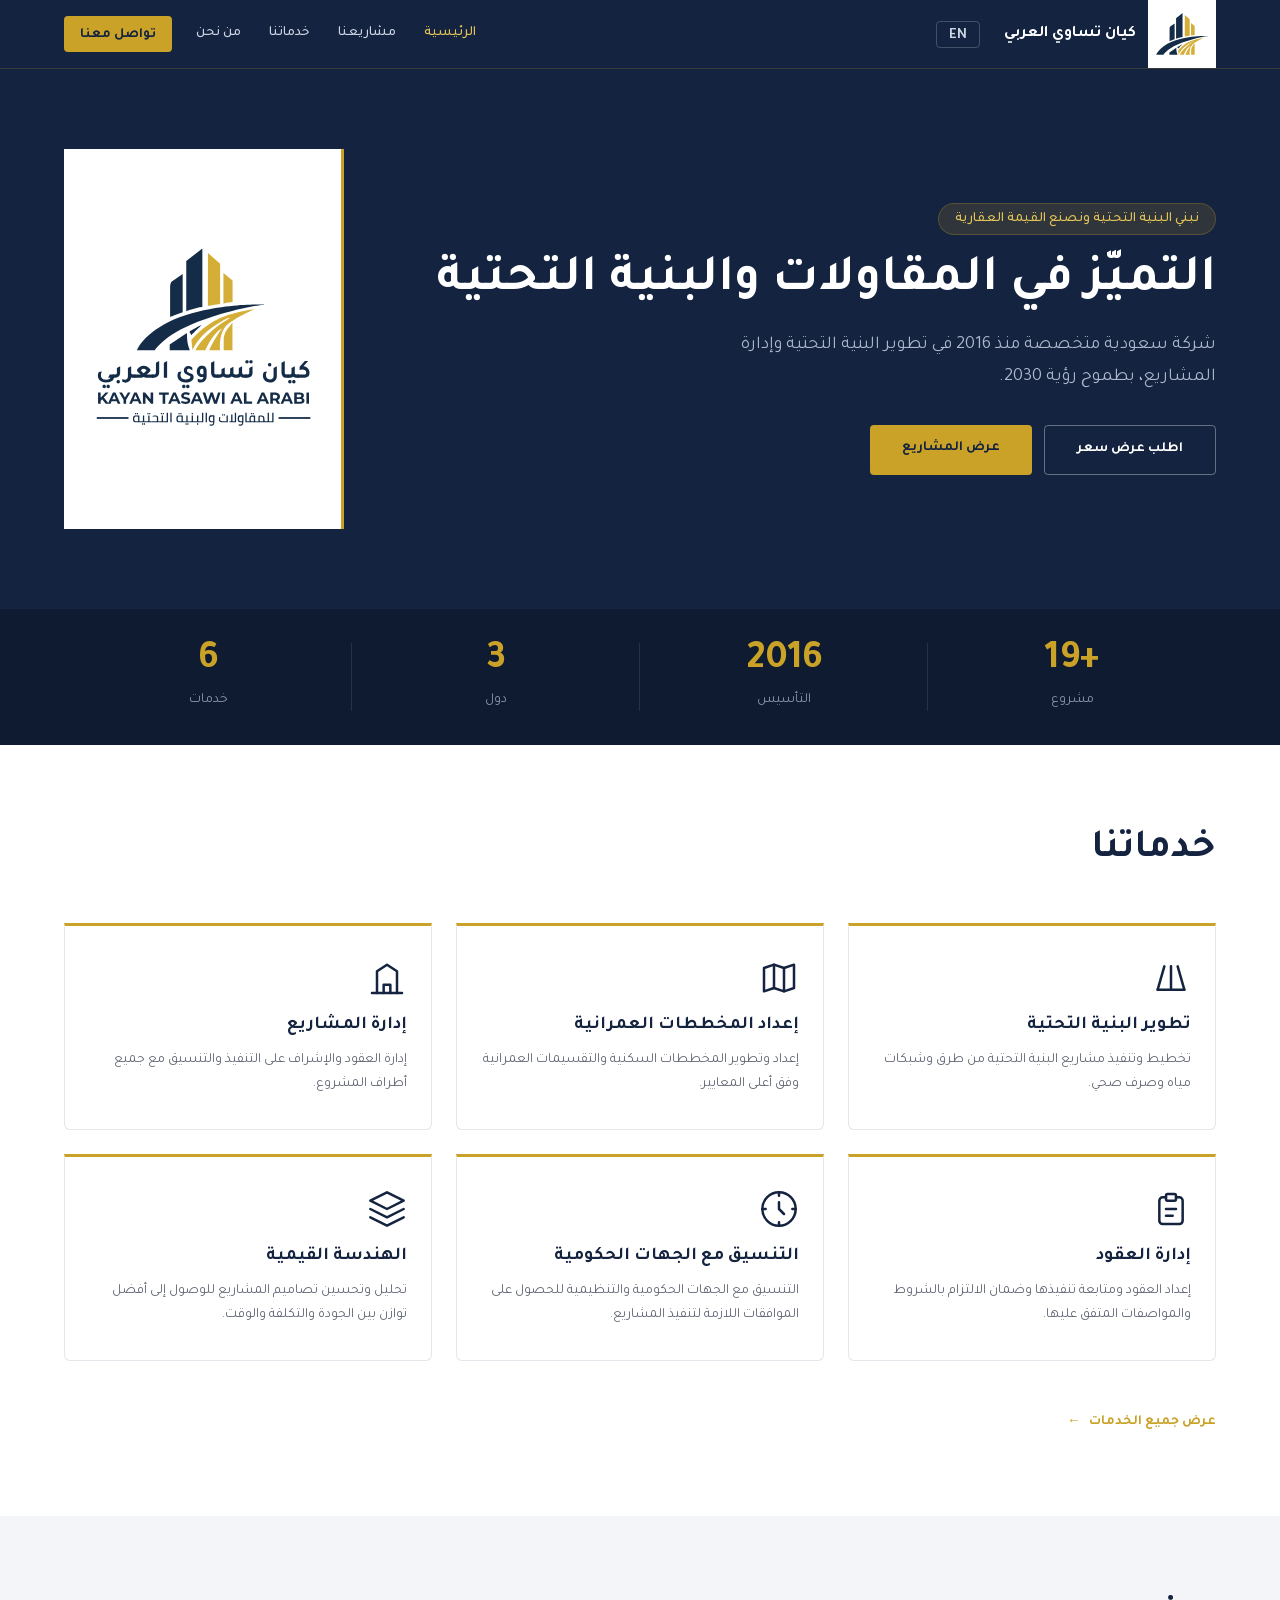
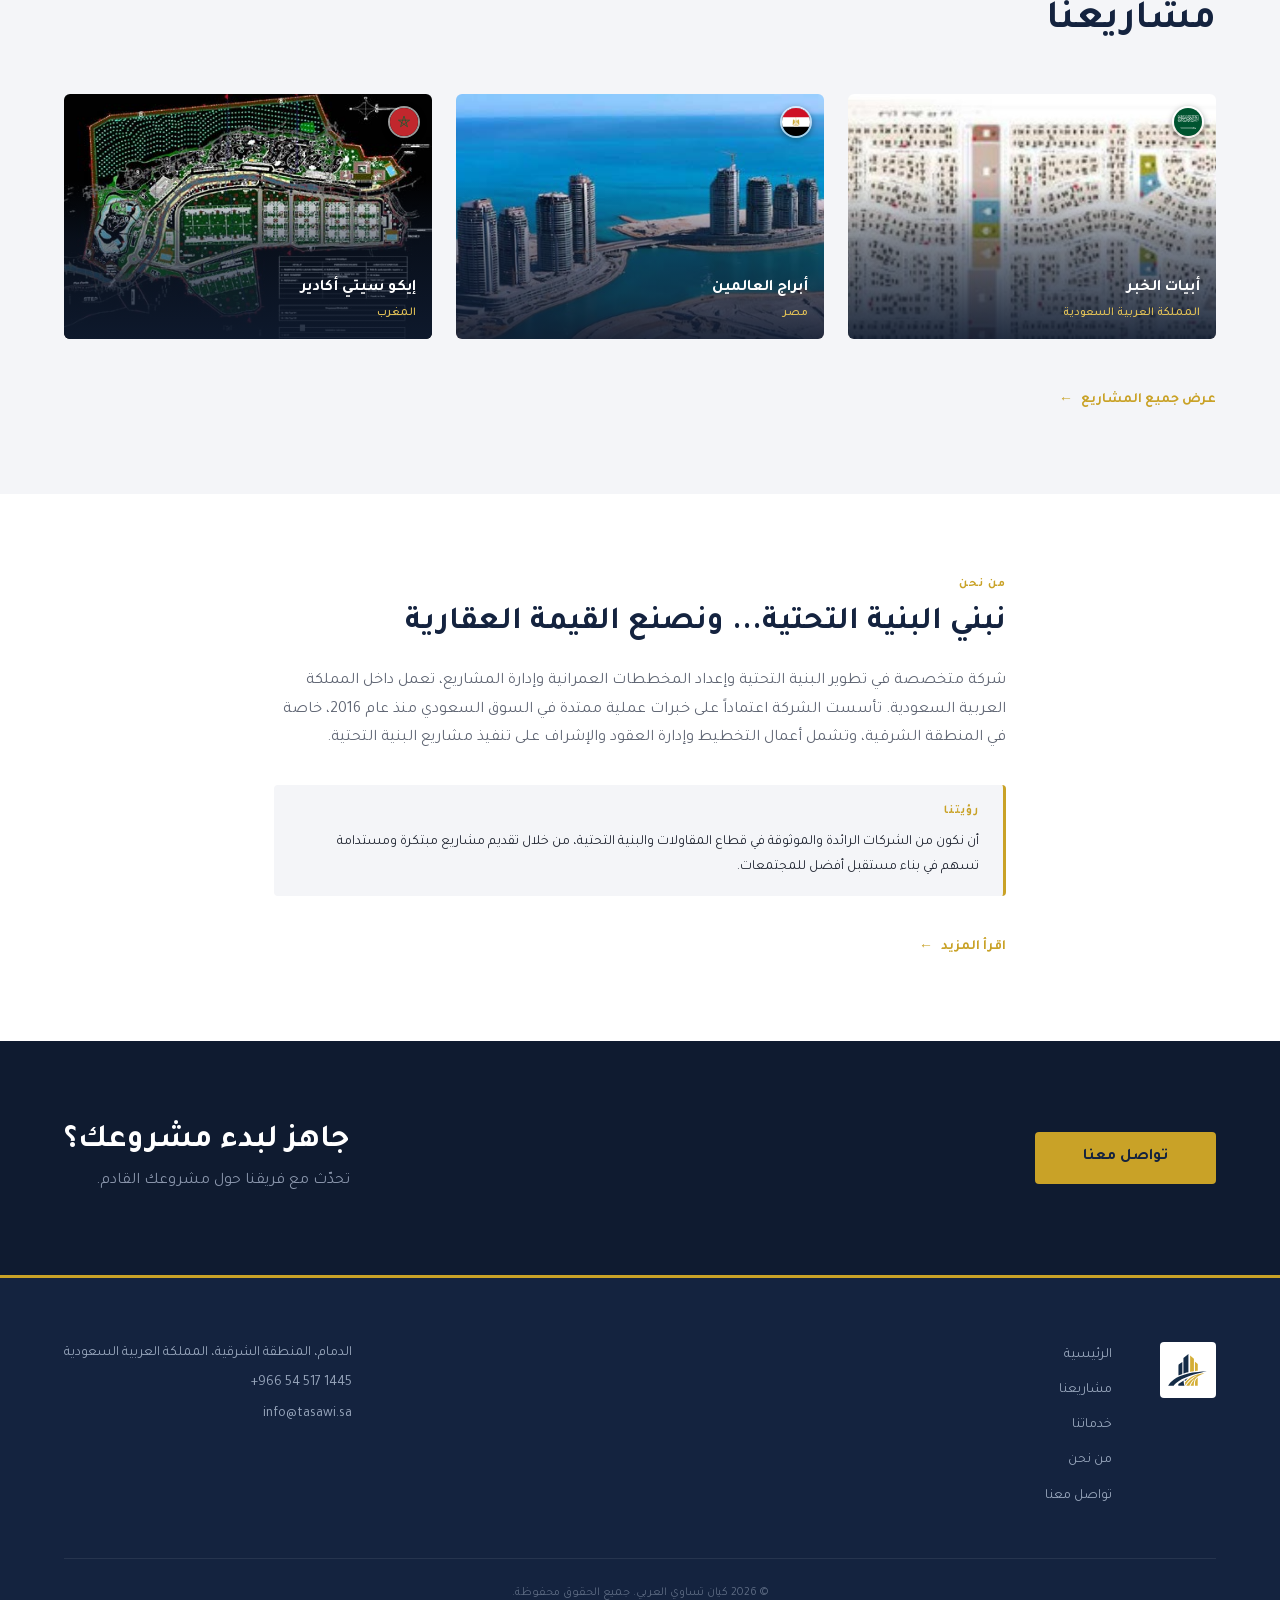
==== index.html @ bf140582 "fix all 16 audit issues: RTL bugs, mobile nav gap, FOUC, semantics, dead CSS - Fix exec-row LTR flex" ====
<!DOCTYPE html>
<html lang="ar" dir="rtl">
<head>
  <meta charset="UTF-8">
  <meta name="viewport" content="width=device-width, initial-scale=1.0">
  <title>كيان تساوي العربي للمقاولات والبنية التحتية</title>
  <meta name="description" content="كيان تساوي العربي — شركة متخصصة في تطوير البنية التحتية وإعداد المخططات العمرانية وإدارة المشاريع في المملكة العربية السعودية">
  <link rel="stylesheet" href="css/main.css">
  <script>(function(){try{var l=localStorage.getItem('kta-lang');if(l==='en'){document.documentElement.setAttribute('lang','en');document.documentElement.setAttribute('dir','ltr');}}catch(e){}}());</script>
</head>
<body>

<!-- ===== NAVBAR ===== -->
<header class="navbar" role="banner">
  <div class="container navbar__inner">

    <a href="index.html" class="navbar__brand" aria-label="كيان تساوي العربي — الرئيسية">
      <div class="navbar__brand-logo-wrap">
        <img src="images/logo-mark.svg" alt="" width="52" height="52" loading="eager" class="navbar__brand-logo">
      </div>
      <span class="navbar__brand-name">
        <span class="ar">كيان تساوي العربي</span>
        <span class="en">Kayan Tasawi Al Arabi</span>
      </span>
    </a>

    <div class="navbar__actions">
      <button id="lang-toggle" class="btn-lang" type="button" aria-label="Switch to English"><span class="btn-lang__text">EN</span></button>
    </div>

    <input type="checkbox" id="nav-toggle" class="nav-toggle__input" aria-hidden="true">
    <label for="nav-toggle" class="nav-toggle__btn" aria-label="القائمة">
      <span></span>
      <span></span>
      <span></span>
    </label>

    <nav class="navbar__nav" aria-label="القائمة الرئيسية">
      <ul class="navbar__links">
        <li><a href="index.html" aria-current="page"><span class="ar">الرئيسية</span><span class="en">Home</span></a></li>
        <li><a href="projects.html"><span class="ar">مشاريعنا</span><span class="en">Our Projects</span></a></li>
        <li><a href="services.html"><span class="ar">خدماتنا</span><span class="en">Our Services</span></a></li>
        <li><a href="about.html"><span class="ar">من نحن</span><span class="en">About Us</span></a></li>
        <li class="navbar__link-cta"><a href="contact.html"><span class="btn-cta__text ar">تواصل معنا</span><span class="btn-cta__text en">Contact Us</span></a></li>
      </ul>
    </nav>

  </div>
</header>
<!-- ===== END NAVBAR ===== -->


<!-- ===== PAGE CONTENT ===== -->
<main id="main">

  <!-- ===== HERO ===== -->
  <section class="hero" aria-label="مقدمة الشركة">
    <div class="container hero__inner">
      <div class="hero__content">
        <span class="hero__tag">
          <span class="ar">نبني البنية التحتية ونصنع القيمة العقارية</span>
          <span class="en">Building Infrastructure... Creating Real Estate Value</span>
        </span>
        <h1 class="hero__headline">
          <span class="ar">التميّز في المقاولات والبنية التحتية</span>
          <span class="en">Excellence in Contracting &amp; Infrastructure</span>
        </h1>
        <p class="hero__sub">
          <span class="ar">شركة سعودية متخصصة منذ 2016 في تطوير البنية التحتية وإدارة المشاريع، بطموح رؤية 2030.</span>
          <span class="en">A Saudi company specialized since 2016 in infrastructure development and project management, aligned with Vision 2030.</span>
        </p>
        <div class="hero__btns">
          <a href="projects.html" class="hero__btn hero__btn--primary">
            <span class="ar">عرض المشاريع</span>
            <span class="en">View Projects</span>
          </a>
          <a href="contact.html" class="hero__btn hero__btn--secondary">
            <span class="ar">اطلب عرض سعر</span>
            <span class="en">Request a Quote</span>
          </a>
        </div>
      </div>
      <div class="hero__art" aria-hidden="true">
        <img src="images/logo.svg" alt="" class="hero__art-logo">
      </div>
    </div>
  </section>
  <!-- ===== END HERO ===== -->

  <!-- ===== STATS BAR ===== -->
  <section class="stats" aria-label="أبرز الأرقام">
    <div class="container stats__grid">

      <div class="stats__item">
        <span class="stats__number">+19</span>
        <span class="stats__label">
          <span class="ar">مشروع</span>
          <span class="en">Projects</span>
        </span>
      </div>

      <div class="stats__item">
        <span class="stats__number">2016</span>
        <span class="stats__label">
          <span class="ar">التأسيس</span>
          <span class="en">Founded</span>
        </span>
      </div>

      <div class="stats__item">
        <span class="stats__number">3</span>
        <span class="stats__label">
          <span class="ar">دول</span>
          <span class="en">Countries</span>
        </span>
      </div>

      <div class="stats__item">
        <span class="stats__number">6</span>
        <span class="stats__label">
          <span class="ar">خدمات</span>
          <span class="en">Services</span>
        </span>
      </div>

    </div>
  </section>
  <!-- ===== END STATS BAR ===== -->

  <!-- ===== SERVICES PREVIEW ===== -->
  <section class="section services-preview" aria-labelledby="services-heading">
    <div class="container">

      <div class="section-header">
        <h2 id="services-heading">
          <span class="ar">خدماتنا</span>
          <span class="en">Our Services</span>
        </h2>
      </div>

      <div class="services-preview__grid">

        <div class="svc-card">
          <div class="svc-card__icon" aria-hidden="true">
            <svg viewBox="0 0 24 24" fill="none" stroke="currentColor" stroke-width="1.5" stroke-linecap="round" stroke-linejoin="round">
              <path d="M4 19l4-14M20 19l-4-14M12 5v14"/>
              <path d="M4 19h16"/>
            </svg>
          </div>
          <h3 class="svc-card__name">
            <span class="ar">تطوير البنية التحتية</span>
            <span class="en">Infrastructure Development</span>
          </h3>
          <p class="svc-card__desc">
            <span class="ar">تخطيط وتنفيذ مشاريع البنية التحتية من طرق وشبكات مياه وصرف صحي.</span>
            <span class="en">Planning and delivering infrastructure projects including roads, water networks, and drainage.</span>
          </p>
        </div>

        <div class="svc-card">
          <div class="svc-card__icon" aria-hidden="true">
            <svg viewBox="0 0 24 24" fill="none" stroke="currentColor" stroke-width="1.5" stroke-linecap="round" stroke-linejoin="round">
              <path d="M9 4l6 2 6-2v14l-6 2-6-2-6 2V6l6-2z"/>
              <path d="M9 4v14"/>
              <path d="M15 6v14"/>
            </svg>
          </div>
          <h3 class="svc-card__name">
            <span class="ar">إعداد المخططات العمرانية</span>
            <span class="en">Master Planning &amp; Land Subdivision</span>
          </h3>
          <p class="svc-card__desc">
            <span class="ar">إعداد وتطوير المخططات السكنية والتقسيمات العمرانية وفق أعلى المعايير.</span>
            <span class="en">Developing residential masterplans and land subdivisions to the highest technical standards.</span>
          </p>
        </div>

        <div class="svc-card">
          <div class="svc-card__icon" aria-hidden="true">
            <svg viewBox="0 0 24 24" fill="none" stroke="currentColor" stroke-width="1.5" stroke-linecap="round" stroke-linejoin="round">
              <path d="M3 21h18"/>
              <path d="M6 21V8l6-4 6 4v13"/>
              <path d="M10 21v-5h4v5"/>
            </svg>
          </div>
          <h3 class="svc-card__name">
            <span class="ar">إدارة المشاريع</span>
            <span class="en">Project Management</span>
          </h3>
          <p class="svc-card__desc">
            <span class="ar">إدارة العقود والإشراف على التنفيذ والتنسيق مع جميع أطراف المشروع.</span>
            <span class="en">Contract management, execution oversight, and coordination across all project stakeholders.</span>
          </p>
        </div>

        <div class="svc-card">
          <div class="svc-card__icon" aria-hidden="true">
            <svg viewBox="0 0 24 24" fill="none" stroke="currentColor" stroke-width="1.5" stroke-linecap="round" stroke-linejoin="round">
              <path d="M9 5H7a2 2 0 0 0-2 2v12a2 2 0 0 0 2 2h10a2 2 0 0 0 2-2V7a2 2 0 0 0-2-2h-2"/>
              <rect x="9" y="3" width="6" height="4" rx="1"/>
              <path d="M9 12h6M9 16h4"/>
            </svg>
          </div>
          <h3 class="svc-card__name">
            <span class="ar">إدارة العقود</span>
            <span class="en">Contract Management</span>
          </h3>
          <p class="svc-card__desc">
            <span class="ar">إعداد العقود ومتابعة تنفيذها وضمان الالتزام بالشروط والمواصفات المتفق عليها.</span>
            <span class="en">Drafting, monitoring, and enforcing contracts to ensure compliance with agreed terms and specifications.</span>
          </p>
        </div>

        <div class="svc-card">
          <div class="svc-card__icon" aria-hidden="true">
            <svg viewBox="0 0 24 24" fill="none" stroke="currentColor" stroke-width="1.5" stroke-linecap="round" stroke-linejoin="round">
              <circle cx="12" cy="12" r="10"/>
              <path d="M12 8v4l3 3"/>
              <path d="M2 12h2M20 12h2M12 2v2M12 20v2"/>
            </svg>
          </div>
          <h3 class="svc-card__name">
            <span class="ar">التنسيق مع الجهات الحكومية</span>
            <span class="en">Authority Coordination &amp; Approvals</span>
          </h3>
          <p class="svc-card__desc">
            <span class="ar">التنسيق مع الجهات الحكومية والتنظيمية للحصول على الموافقات اللازمة لتنفيذ المشاريع.</span>
            <span class="en">Coordinating with government and regulatory authorities to secure all required project approvals.</span>
          </p>
        </div>

        <div class="svc-card">
          <div class="svc-card__icon" aria-hidden="true">
            <svg viewBox="0 0 24 24" fill="none" stroke="currentColor" stroke-width="1.5" stroke-linecap="round" stroke-linejoin="round">
              <path d="M12 2L2 7l10 5 10-5-10-5z"/>
              <path d="M2 17l10 5 10-5"/>
              <path d="M2 12l10 5 10-5"/>
            </svg>
          </div>
          <h3 class="svc-card__name">
            <span class="ar">الهندسة القيمية</span>
            <span class="en">Value Engineering</span>
          </h3>
          <p class="svc-card__desc">
            <span class="ar">تحليل وتحسين تصاميم المشاريع للوصول إلى أفضل توازن بين الجودة والتكلفة والوقت.</span>
            <span class="en">Analyzing and optimizing project designs to achieve the best balance of quality, cost, and time.</span>
          </p>
        </div>

      </div>

      <div class="section-footer">
        <a href="services.html" class="link-more">
          <span class="ar">عرض جميع الخدمات</span>
          <span class="en">View All Services</span>
          <span class="link-more__arrow ar" aria-hidden="true">←</span>
          <span class="link-more__arrow en" aria-hidden="true">→</span>
        </a>
      </div>

    </div>
  </section>
  <!-- ===== END SERVICES PREVIEW ===== -->

  <!-- ===== PROJECTS PREVIEW ===== -->
  <section class="section projects-preview" aria-labelledby="projects-heading">
    <div class="container">

      <div class="section-header">
        <h2 id="projects-heading">
          <span class="ar">مشاريعنا</span>
          <span class="en">Our Projects</span>
        </h2>
      </div>

      <div class="projects-preview__grid">

        <!-- Abyat Al Khobar — Saudi Arabia -->
        <a href="projects.html#saudi-arabia" class="proj-card">
          <img
            src="images/projects/abyat-al-khobar.jpg"
            alt=""
            width="600"
            height="400"
            loading="lazy"
            class="proj-card__img"
          >
          <div class="proj-card__overlay">
            <img
              src="images/flags/sa.svg"
              alt="Saudi Arabia"
              width="32"
              height="32"
              loading="lazy"
              class="proj-card__flag"
            >
            <div class="proj-card__info">
              <span class="proj-card__name">
                <span class="ar">أبيات الخبر</span>
                <span class="en">Abyat Al Khobar</span>
              </span>
              <span class="proj-card__country">
                <span class="ar">المملكة العربية السعودية</span>
                <span class="en">Saudi Arabia</span>
              </span>
            </div>
          </div>
        </a>

        <!-- Alamein Towers — Egypt -->
        <a href="projects.html#egypt" class="proj-card">
          <img
            src="images/projects/alamein-towers.jpg"
            alt=""
            width="600"
            height="400"
            loading="lazy"
            class="proj-card__img"
          >
          <div class="proj-card__overlay">
            <img
              src="images/flags/eg.svg"
              alt="Egypt"
              width="32"
              height="32"
              loading="lazy"
              class="proj-card__flag"
            >
            <div class="proj-card__info">
              <span class="proj-card__name">
                <span class="ar">أبراج العالمين</span>
                <span class="en">Alamein Towers</span>
              </span>
              <span class="proj-card__country">
                <span class="ar">مصر</span>
                <span class="en">Egypt</span>
              </span>
            </div>
          </div>
        </a>

        <!-- Eco City Agadir — Morocco -->
        <a href="projects.html#morocco" class="proj-card">
          <img
            src="images/projects/eco-city-agadir-1.jpg"
            alt=""
            width="600"
            height="400"
            loading="lazy"
            class="proj-card__img"
          >
          <div class="proj-card__overlay">
            <img
              src="images/flags/ma.svg"
              alt="Morocco"
              width="32"
              height="32"
              loading="lazy"
              class="proj-card__flag"
            >
            <div class="proj-card__info">
              <span class="proj-card__name">
                <span class="ar">إيكو سيتي أكادير</span>
                <span class="en">Eco City Agadir</span>
              </span>
              <span class="proj-card__country">
                <span class="ar">المغرب</span>
                <span class="en">Morocco</span>
              </span>
            </div>
          </div>
        </a>

      </div>

      <div class="section-footer">
        <a href="projects.html" class="link-more">
          <span class="ar">عرض جميع المشاريع</span>
          <span class="en">View All Projects</span>
          <span class="link-more__arrow ar" aria-hidden="true">←</span>
          <span class="link-more__arrow en" aria-hidden="true">→</span>
        </a>
      </div>

    </div>
  </section>
  <!-- ===== END PROJECTS PREVIEW ===== -->

  <!-- ===== ABOUT TEASER ===== -->
  <section class="section about-teaser" aria-labelledby="about-heading">
    <div class="container about-teaser__inner">

      <div class="about-teaser__body">
        <span class="eyebrow">
          <span class="ar">من نحن</span>
          <span class="en">About Us</span>
        </span>
        <h2 id="about-heading">
          <span class="ar">نبني البنية التحتية... ونصنع القيمة العقارية</span>
          <span class="en">Building Infrastructure... Creating Real Estate Value</span>
        </h2>
        <p class="about-teaser__overview">
          <span class="ar">شركة متخصصة في تطوير البنية التحتية وإعداد المخططات العمرانية وإدارة المشاريع، تعمل داخل المملكة العربية السعودية. تأسست الشركة اعتماداً على خبرات عملية ممتدة في السوق السعودي منذ عام 2016، خاصة في المنطقة الشرقية، وتشمل أعمال التخطيط وإدارة العقود والإشراف على تنفيذ مشاريع البنية التحتية.</span>
          <span class="en">A specialized company in infrastructure development, master planning, and project management, operating in the Kingdom of Saudi Arabia. The company is established based on extensive hands-on experience in the Saudi market since 2016, particularly in the Eastern Province, covering planning, contract management, and infrastructure project supervision.</span>
        </p>
        <div class="about-teaser__vision">
          <span class="about-teaser__vision-label">
            <span class="ar">رؤيتنا</span>
            <span class="en">Our Vision</span>
          </span>
          <p>
            <span class="ar">أن نكون من الشركات الرائدة والموثوقة في قطاع المقاولات والبنية التحتية، من خلال تقديم مشاريع مبتكرة ومستدامة تسهم في بناء مستقبل أفضل للمجتمعات.</span>
            <span class="en">To be a leading and trusted name in the contracting and infrastructure sector, recognized for delivering innovative and sustainable projects that shape the future of communities.</span>
          </p>
        </div>
        <a href="about.html" class="link-more about-teaser__link">
          <span class="ar">اقرأ المزيد</span>
          <span class="en">Learn More</span>
          <span class="link-more__arrow ar" aria-hidden="true">←</span>
          <span class="link-more__arrow en" aria-hidden="true">→</span>
        </a>
      </div>

    </div>
  </section>
  <!-- ===== END ABOUT TEASER ===== -->

  <!-- ===== CTA BAND ===== -->
  <section class="cta-band" aria-label="دعوة للتواصل">
    <div class="container cta-band__inner">
      <div class="cta-band__text">
        <h2 class="cta-band__heading">
          <span class="ar">جاهز لبدء مشروعك؟</span>
          <span class="en">Ready to start your project?</span>
        </h2>
        <p class="cta-band__sub">
          <span class="ar">تحدّث مع فريقنا حول مشروعك القادم.</span>
          <span class="en">Talk to our team about your next project.</span>
        </p>
      </div>
      <a href="contact.html" class="cta-band__btn">
        <span class="ar">تواصل معنا</span>
        <span class="en">Contact Us</span>
      </a>
    </div>
  </section>
  <!-- ===== END CTA BAND ===== -->

</main>
<!-- ===== END PAGE CONTENT ===== -->


<!-- ===== FOOTER ===== -->
<footer class="footer" role="contentinfo">
  <div class="container footer__inner">

    <div class="footer__top">
      <a href="index.html" class="footer__logo" aria-label="كيان تساوي العربي — الرئيسية">
        <img src="images/logo-mark.svg" alt="كيان تساوي العربي" width="56" height="56" loading="lazy">
      </a>

      <nav class="footer__nav" aria-label="روابط التذييل">
        <ul>
          <li><a href="index.html"><span class="ar">الرئيسية</span><span class="en">Home</span></a></li>
          <li><a href="projects.html"><span class="ar">مشاريعنا</span><span class="en">Our Projects</span></a></li>
          <li><a href="services.html"><span class="ar">خدماتنا</span><span class="en">Our Services</span></a></li>
          <li><a href="about.html"><span class="ar">من نحن</span><span class="en">About Us</span></a></li>
          <li><a href="contact.html"><span class="btn-cta__text ar">تواصل معنا</span><span class="btn-cta__text en">Contact Us</span></a></li>
        </ul>
      </nav>

      <address class="footer__contact">
        <p>
          <span class="ar">الدمام، المنطقة الشرقية، المملكة العربية السعودية</span>
          <span class="en">Dammam, Eastern Province, Kingdom of Saudi Arabia</span>
        </p>
        <p><a href="tel:+966545171445" dir="ltr">+966 54 517 1445</a></p>
        <p><a href="mailto:info@tasawi.sa" dir="ltr">info@tasawi.sa</a></p>
      </address>
    </div>

    <div class="footer__bottom">
      <p>
        <span class="ar">© 2026 كيان تساوي العربي. جميع الحقوق محفوظة.</span>
        <span class="en">© 2026 Kayan Tasawi Al Arabi. All rights reserved.</span>
      </p>
    </div>

  </div>
</footer>
<!-- ===== END FOOTER ===== -->

<script src="js/lang.js"></script>
</body>
</html>
---- css/main.css ----
/* ===== TAJAWAL FONT FACES ===== */

/* weight 300 — arabic */
@font-face {
  font-family: 'Tajawal';
  font-style: normal;
  font-weight: 300;
  font-display: swap;
  src: url('../fonts/tajawal-300-arabic.woff2') format('woff2');
  unicode-range: U+0600-06FF, U+0750-077F, U+0870-088E, U+0890-0891, U+0897-08E1, U+08E3-08FF, U+200C-200E, U+2010-2011, U+204F, U+2E41, U+FB50-FDFF, U+FE70-FE74, U+FE76-FEFC, U+102E0-102FB, U+10E60-10E7E, U+10EC2-10EC4, U+10EFC-10EFF, U+1EE00-1EE03, U+1EE05-1EE1F, U+1EE21-1EE22, U+1EE24, U+1EE27, U+1EE29-1EE32, U+1EE34-1EE37, U+1EE39, U+1EE3B, U+1EE42, U+1EE47, U+1EE49, U+1EE4B, U+1EE4D-1EE4F, U+1EE51-1EE52, U+1EE54, U+1EE57, U+1EE59, U+1EE5B, U+1EE5D, U+1EE5F, U+1EE61-1EE62, U+1EE64, U+1EE67-1EE6A, U+1EE6C-1EE72, U+1EE74-1EE77, U+1EE79-1EE7C, U+1EE7E, U+1EE80-1EE89, U+1EE8B-1EE9B, U+1EEA1-1EEA3, U+1EEA5-1EEA9, U+1EEAB-1EEBB, U+1EEF0-1EEF1;
}

/* weight 300 — latin */
@font-face {
  font-family: 'Tajawal';
  font-style: normal;
  font-weight: 300;
  font-display: swap;
  src: url('../fonts/tajawal-300-latin.woff2') format('woff2');
  unicode-range: U+0000-00FF, U+0131, U+0152-0153, U+02BB-02BC, U+02C6, U+02DA, U+02DC, U+0304, U+0308, U+0329, U+2000-206F, U+20AC, U+2122, U+2191, U+2193, U+2212, U+2215, U+FEFF, U+FFFD;
}

/* weight 400 — arabic */
@font-face {
  font-family: 'Tajawal';
  font-style: normal;
  font-weight: 400;
  font-display: swap;
  src: url('../fonts/tajawal-400-arabic.woff2') format('woff2');
  unicode-range: U+0600-06FF, U+0750-077F, U+0870-088E, U+0890-0891, U+0897-08E1, U+08E3-08FF, U+200C-200E, U+2010-2011, U+204F, U+2E41, U+FB50-FDFF, U+FE70-FE74, U+FE76-FEFC, U+102E0-102FB, U+10E60-10E7E, U+10EC2-10EC4, U+10EFC-10EFF, U+1EE00-1EE03, U+1EE05-1EE1F, U+1EE21-1EE22, U+1EE24, U+1EE27, U+1EE29-1EE32, U+1EE34-1EE37, U+1EE39, U+1EE3B, U+1EE42, U+1EE47, U+1EE49, U+1EE4B, U+1EE4D-1EE4F, U+1EE51-1EE52, U+1EE54, U+1EE57, U+1EE59, U+1EE5B, U+1EE5D, U+1EE5F, U+1EE61-1EE62, U+1EE64, U+1EE67-1EE6A, U+1EE6C-1EE72, U+1EE74-1EE77, U+1EE79-1EE7C, U+1EE7E, U+1EE80-1EE89, U+1EE8B-1EE9B, U+1EEA1-1EEA3, U+1EEA5-1EEA9, U+1EEAB-1EEBB, U+1EEF0-1EEF1;
}

/* weight 400 — latin */
@font-face {
  font-family: 'Tajawal';
  font-style: normal;
  font-weight: 400;
  font-display: swap;
  src: url('../fonts/tajawal-400-latin.woff2') format('woff2');
  unicode-range: U+0000-00FF, U+0131, U+0152-0153, U+02BB-02BC, U+02C6, U+02DA, U+02DC, U+0304, U+0308, U+0329, U+2000-206F, U+20AC, U+2122, U+2191, U+2193, U+2212, U+2215, U+FEFF, U+FFFD;
}

/* weight 500 — arabic */
@font-face {
  font-family: 'Tajawal';
  font-style: normal;
  font-weight: 500;
  font-display: swap;
  src: url('../fonts/tajawal-500-arabic.woff2') format('woff2');
  unicode-range: U+0600-06FF, U+0750-077F, U+0870-088E, U+0890-0891, U+0897-08E1, U+08E3-08FF, U+200C-200E, U+2010-2011, U+204F, U+2E41, U+FB50-FDFF, U+FE70-FE74, U+FE76-FEFC, U+102E0-102FB, U+10E60-10E7E, U+10EC2-10EC4, U+10EFC-10EFF, U+1EE00-1EE03, U+1EE05-1EE1F, U+1EE21-1EE22, U+1EE24, U+1EE27, U+1EE29-1EE32, U+1EE34-1EE37, U+1EE39, U+1EE3B, U+1EE42, U+1EE47, U+1EE49, U+1EE4B, U+1EE4D-1EE4F, U+1EE51-1EE52, U+1EE54, U+1EE57, U+1EE59, U+1EE5B, U+1EE5D, U+1EE5F, U+1EE61-1EE62, U+1EE64, U+1EE67-1EE6A, U+1EE6C-1EE72, U+1EE74-1EE77, U+1EE79-1EE7C, U+1EE7E, U+1EE80-1EE89, U+1EE8B-1EE9B, U+1EEA1-1EEA3, U+1EEA5-1EEA9, U+1EEAB-1EEBB, U+1EEF0-1EEF1;
}

/* weight 500 — latin */
@font-face {
  font-family: 'Tajawal';
  font-style: normal;
  font-weight: 500;
  font-display: swap;
  src: url('../fonts/tajawal-500-latin.woff2') format('woff2');
  unicode-range: U+0000-00FF, U+0131, U+0152-0153, U+02BB-02BC, U+02C6, U+02DA, U+02DC, U+0304, U+0308, U+0329, U+2000-206F, U+20AC, U+2122, U+2191, U+2193, U+2212, U+2215, U+FEFF, U+FFFD;
}

/* weight 700 — arabic */
@font-face {
  font-family: 'Tajawal';
  font-style: normal;
  font-weight: 700;
  font-display: swap;
  src: url('../fonts/tajawal-700-arabic.woff2') format('woff2');
  unicode-range: U+0600-06FF, U+0750-077F, U+0870-088E, U+0890-0891, U+0897-08E1, U+08E3-08FF, U+200C-200E, U+2010-2011, U+204F, U+2E41, U+FB50-FDFF, U+FE70-FE74, U+FE76-FEFC, U+102E0-102FB, U+10E60-10E7E, U+10EC2-10EC4, U+10EFC-10EFF, U+1EE00-1EE03, U+1EE05-1EE1F, U+1EE21-1EE22, U+1EE24, U+1EE27, U+1EE29-1EE32, U+1EE34-1EE37, U+1EE39, U+1EE3B, U+1EE42, U+1EE47, U+1EE49, U+1EE4B, U+1EE4D-1EE4F, U+1EE51-1EE52, U+1EE54, U+1EE57, U+1EE59, U+1EE5B, U+1EE5D, U+1EE5F, U+1EE61-1EE62, U+1EE64, U+1EE67-1EE6A, U+1EE6C-1EE72, U+1EE74-1EE77, U+1EE79-1EE7C, U+1EE7E, U+1EE80-1EE89, U+1EE8B-1EE9B, U+1EEA1-1EEA3, U+1EEA5-1EEA9, U+1EEAB-1EEBB, U+1EEF0-1EEF1;
}

/* weight 700 — latin */
@font-face {
  font-family: 'Tajawal';
  font-style: normal;
  font-weight: 700;
  font-display: swap;
  src: url('../fonts/tajawal-700-latin.woff2') format('woff2');
  unicode-range: U+0000-00FF, U+0131, U+0152-0153, U+02BB-02BC, U+02C6, U+02DA, U+02DC, U+0304, U+0308, U+0329, U+2000-206F, U+20AC, U+2122, U+2191, U+2193, U+2212, U+2215, U+FEFF, U+FFFD;
}


/* ===== CUSTOM PROPERTIES ===== */

:root {
  /* Colors */
  --navy:      #14233F;
  --navy-deep: #0f1b30;
  --gold:      #C9A227;
  --gold-soft: #E5C457;
  --ink:       #1f2430;
  --muted:     #5f6573;
  --line:      #e4e6ec;
  --paper:     #ffffff;
  --bg:        #f4f5f8;

  /* Spacing scale */
  --space-1:  4px;
  --space-2:  8px;
  --space-3:  12px;
  --space-4:  16px;
  --space-5:  24px;
  --space-6:  32px;
  --space-7:  48px;
  --space-8:  64px;
  --space-9:  80px;
  --space-10: 96px;
  --space-12: 128px;
  --space-16: 160px;
  --space-20: 200px;

  /* Container */
  --container-max: 1200px;
  --container-pad: var(--space-5);

  /* Typography scale */
  --text-xs:   12px;
  --text-sm:   14px;
  --text-base: 16px;
  --text-md:   18px;
  --text-lg:   20px;
  --text-xl:   24px;
  --text-2xl:  32px;
  --text-3xl:  40px;
  --text-4xl:  52px;

  /* Breakpoints (reference comments — use in media queries below)
     --bp-sm:  480px
     --bp-md:  768px
     --bp-lg:  1024px
     --bp-xl:  1280px
  */

  /* Transitions */
  --ease: 0.2s ease;
}


/* ===== RESET ===== */

*,
*::before,
*::after {
  box-sizing: border-box;
  margin: 0;
  padding: 0;
}

html {
  scroll-behavior: smooth;
  -webkit-text-size-adjust: 100%;
  overflow-x: hidden;
}

body {
  font-family: 'Tajawal', sans-serif;
  font-weight: 400;
  font-size: var(--text-base);
  line-height: 1.7;
  color: var(--ink);
  background: var(--bg);
  min-height: 100vh;
  overflow-x: hidden;
}

img,
svg {
  display: block;
  max-width: 100%;
}

a {
  color: inherit;
  text-decoration: none;
}

ul,
ol {
  list-style: none;
}

button {
  font-family: inherit;
  cursor: pointer;
  border: none;
  background: none;
}

h1, h2, h3, h4, h5, h6 {
  font-family: 'Tajawal', sans-serif;
  line-height: 1.25;
  font-weight: 700;
  color: var(--ink);
}


/* Eyebrow label — small gold uppercase label above section headings */
.eyebrow {
  display: block;
  font-size: var(--text-xs);
  font-weight: 700;
  color: var(--gold);
  letter-spacing: 0.08em;
  text-transform: uppercase;
  margin-bottom: var(--space-2);
}

/* Caption */
.caption {
  font-size: var(--text-sm);
  color: var(--muted);
  line-height: 1.6;
}


/* ===== LANGUAGE TOGGLE ===== */

[lang="ar"] .en { display: none; }
[lang="en"] .ar { display: none; }


/* ===== RTL / LTR DIRECTIONAL UTILITIES ===== */

[dir="rtl"] {
  text-align: right;
}

[dir="ltr"] {
  text-align: left;
}

/* Flip margin/padding helpers for direction */
[dir="rtl"] .ms-auto { margin-right: auto; margin-left: 0; }
[dir="ltr"] .ms-auto { margin-left: auto;  margin-right: 0; }

[dir="rtl"] .me-auto { margin-left: auto;  margin-right: 0; }
[dir="ltr"] .me-auto { margin-right: auto; margin-left: 0; }


/* ===== LAYOUT UTILITIES ===== */

.container {
  width: 100%;
  max-width: var(--container-max);
  margin-inline: auto;
  padding-inline: var(--container-pad);
}

/* Section vertical rhythm */
.section {
  padding-block: var(--space-9);
}

.section--sm {
  padding-block: var(--space-7);
}

@media (max-width: 767px) {
  .section {
    padding-block: var(--space-7);
  }

  .section--sm {
    padding-block: var(--space-6);
  }

  .section-header {
    margin-bottom: var(--space-6);
  }
}

/* ===== ANIMATIONS ===== */

@keyframes fadeSlideUp {
  from {
    opacity: 0;
    transform: translateY(20px);
  }
  to {
    opacity: 1;
    transform: translateY(0);
  }
}

@keyframes fadeIn {
  from { opacity: 0; }
  to   { opacity: 1; }
}

@media (prefers-reduced-motion: reduce) {
  *,
  *::before,
  *::after {
    animation-duration: 0.01ms !important;
    animation-iteration-count: 1 !important;
    transition-duration: 0.01ms !important;
    scroll-behavior: auto !important;
  }
}


/* ===== NAVBAR ===== */

.navbar {
  position: sticky;
  top: 0;
  z-index: 100;
  background: var(--navy);
  border-bottom: 1px solid rgba(201, 162, 39, 0.2);
}

.navbar__inner {
  display: flex;
  align-items: center;
  gap: var(--space-5);
  min-height: 68px;
}

/* Brand: logo mark + company name */
.navbar__brand {
  flex-shrink: 0;
  display: flex;
  align-items: center;
  gap: var(--space-3);
  text-decoration: none;
}

.navbar__brand-logo-wrap {
  display: flex;
  align-items: center;
  justify-content: center;
  background: var(--paper);
  height: 68px;
  width: 68px;
  flex-shrink: 0;
  /* Extend to full navbar height by bleeding into the navbar padding */
  margin-block: -1px;
}

.navbar__brand-logo {
  display: block;
  width: 52px;
  height: 52px;
  flex-shrink: 0;
  object-fit: contain;
}

.navbar__brand-name {
  font-size: var(--text-base);
  font-weight: 700;
  color: var(--paper);
  line-height: 1.3;
  white-space: nowrap;
}

/* Nav sits at the reading-end, pushed there by margin-inline-start: auto */
.navbar__nav {
  display: flex;
  align-items: center;
  margin-inline-start: auto;
}

/* Nav links list — items flow in HTML order, direction drives visual order */
.navbar__links {
  display: flex;
  align-items: center;
  gap: var(--space-1);
  flex-direction: row;
}

.navbar__links a {
  display: block;
  padding: var(--space-2) var(--space-3);
  font-size: var(--text-sm);
  font-weight: 500;
  color: #cdd5e3;
  border-radius: 4px;
  transition: color var(--ease), background var(--ease);
  white-space: nowrap;
}

.navbar__links a:hover {
  color: var(--paper);
  background: rgba(255, 255, 255, 0.06);
}

.navbar__links a[aria-current="page"] {
  color: var(--gold-soft);
}

/* CTA nav item overrides the default link styles */
.navbar__links .navbar__link-cta {
  margin-inline-start: var(--space-2);
}

/* Lang button wrapper — sits directly beside the brand in the navbar inner */
.navbar__actions {
  display: flex;
  align-items: center;
  gap: var(--space-3);
  flex-shrink: 0;
}

/* Language toggle button */
.btn-lang {
  font-size: var(--text-sm);
  font-weight: 700;
  color: #cdd5e3;
  padding: var(--space-1) var(--space-3);
  border: 1px solid rgba(255, 255, 255, 0.2);
  border-radius: 4px;
  transition: color var(--ease), border-color var(--ease), background var(--ease);
  white-space: nowrap;
}

.btn-lang__text {
  display: block;
  transform: translateY(2px);
}

.btn-lang:hover {
  color: var(--paper);
  border-color: rgba(255, 255, 255, 0.5);
  background: rgba(255, 255, 255, 0.06);
}

/* Gold CTA button — used in nav links list and standalone */
.btn-cta,
.navbar__links .navbar__link-cta a {
  display: inline-flex;
  align-items: center;
  justify-content: center;
  height: 36px;
  padding: 0 var(--space-4);
  font-size: var(--text-sm);
  font-weight: 700;
  color: var(--navy);
  background: var(--gold);
  border-radius: 4px;
  transition: background var(--ease), color var(--ease);
  white-space: nowrap;
}

.btn-cta__text {
  transform: translateY(2px);
}

.btn-cta:hover,
.navbar__links .navbar__link-cta a:hover {
  background: var(--gold-soft);
  color: var(--navy);
}

.btn-cta[aria-current="page"],
.navbar__links .navbar__link-cta a[aria-current="page"] {
  background: var(--gold-soft);
  color: var(--navy);
}

/* Hamburger checkbox — hidden visually, controls mobile menu */
.nav-toggle__input {
  display: none;
}

.nav-toggle__btn {
  display: none;
  flex-direction: column;
  justify-content: center;
  gap: 5px;
  width: 36px;
  height: 36px;
  cursor: pointer;
  flex-shrink: 0;
  padding: 4px;
}

.nav-toggle__btn span {
  display: block;
  height: 2px;
  background: var(--paper);
  border-radius: 2px;
  transition: transform var(--ease), opacity var(--ease);
}

/* Hamburger → X animation when open */
.nav-toggle__input:checked ~ .nav-toggle__btn span:nth-child(1) {
  transform: translateY(7px) rotate(45deg);
}
.nav-toggle__input:checked ~ .nav-toggle__btn span:nth-child(2) {
  opacity: 0;
}
.nav-toggle__input:checked ~ .nav-toggle__btn span:nth-child(3) {
  transform: translateY(-7px) rotate(-45deg);
}

/* ===== NAVBAR RESPONSIVE ===== */

/* Tablet and below */
@media (max-width: 900px) {
  .navbar__brand-logo-wrap { width: 58px; height: 60px; }
  .navbar__brand-logo { width: 44px; height: 44px; }
  .navbar__brand-name { font-size: var(--text-sm); }
}

@media (max-width: 767px) {
  .nav-toggle__btn {
    display: flex;
  }

  /* Layout order: brand (1) | lang button (2) | hamburger (3 — reading-end) */
  .navbar__brand   { order: 1; }
  .navbar__actions { order: 2; }
  .nav-toggle__btn { order: 3; margin-inline-start: auto; }

  /* Mobile nav drawer — triggered by the checkbox */
  .navbar__nav {
    position: absolute;
    top: 100%;
    inset-inline: 0;
    background: var(--navy-deep);
    flex-direction: column;
    align-items: stretch;
    gap: 0;
    padding: var(--space-4) 0;
    border-top: 1px solid rgba(255, 255, 255, 0.08);
    margin-inline-start: 0;
    /* Hidden by default */
    max-height: 0;
    overflow: hidden;
    transition: max-height 0.3s ease;
    pointer-events: none;
  }

  .nav-toggle__input:checked ~ .navbar__nav {
    max-height: 400px;
    pointer-events: auto;
  }

  .navbar__links {
    flex-direction: column;
    align-items: stretch;
    gap: 0;
  }

  .navbar__links a {
    padding: var(--space-3) var(--space-5);
    border-radius: 0;
    font-size: var(--text-base);
    border-bottom: 1px solid rgba(255, 255, 255, 0.05);
  }

  .navbar__links .navbar__link-cta {
    margin-inline-start: 0;
    padding: var(--space-4) var(--space-5);
    border-top: 1px solid rgba(255, 255, 255, 0.08);
  }

  .navbar__links .navbar__link-cta a {
    display: block;
    text-align: center;
    border-radius: 4px;
    padding: var(--space-3) var(--space-5);
    border-bottom: none;
  }
}

@media (max-width: 400px) {
  .navbar__brand-logo-wrap { width: 52px; height: 56px; }
  .navbar__brand-logo { width: 40px; height: 40px; }
  .navbar__brand-name { display: none; }
}


/* ===== FOOTER ===== */

.footer {
  background: var(--navy);
  color: #cdd5e3;
  border-top: 3px solid var(--gold);
}

.footer__inner {
  padding-block: var(--space-8);
}

.footer__top {
  display: grid;
  grid-template-columns: auto 1fr auto;
  gap: var(--space-7);
  align-items: start;
  margin-bottom: var(--space-7);
}

/* Footer logo */
.footer__logo {
  display: flex;
  align-items: flex-start;
  flex-shrink: 0;
}

.footer__logo img {
  height: 56px;
  width: 56px;
  object-fit: contain;
  background: var(--paper);
  padding: 8px;
  border-radius: 4px;
  display: block;
}

/* Footer nav */
.footer__nav ul {
  display: flex;
  flex-direction: column;
  gap: var(--space-2);
}

.footer__nav ul { align-items: flex-start; }

.footer__nav a {
  font-size: var(--text-sm);
  color: #9aa8be;
  transition: color var(--ease);
}

.footer__nav a:hover {
  color: var(--gold-soft);
}

/* Footer contact */
.footer__contact {
  font-style: normal;
  display: flex;
  flex-direction: column;
  gap: var(--space-2);
}

.footer__contact p {
  font-size: var(--text-sm);
  color: #9aa8be;
  line-height: 1.6;
  overflow-wrap: break-word;
  word-break: break-word;
}

.footer__contact a {
  color: #9aa8be;
  transition: color var(--ease);
}

.footer__contact a:hover {
  color: var(--gold-soft);
}

/* Footer bottom bar */
.footer__bottom {
  border-top: 1px solid rgba(255, 255, 255, 0.08);
  padding-top: var(--space-5);
}

.footer__bottom p {
  font-size: var(--text-xs);
  color: #5f6d85;
  text-align: center;
}

/* ===== FOOTER RESPONSIVE ===== */

@media (max-width: 900px) {
  .footer__top {
    grid-template-columns: 1fr 1fr;
    gap: var(--space-6);
  }

  .footer__logo {
    grid-column: 1 / -1;
  }
}

@media (max-width: 480px) {
  .footer__top {
    grid-template-columns: 1fr;
    gap: var(--space-5);
  }

  .footer__logo {
    grid-column: auto;
  }
}


/* ===== HERO ===== */

.hero {
  background: var(--navy);
  overflow: hidden;
  position: relative;
}

.hero__inner {
  display: flex;
  align-items: center;
  gap: var(--space-8);
  min-height: 540px;
  padding-block: var(--space-9);
  position: relative;
}

/* Content side takes up the reading-start portion */
.hero__content {
  flex: 1 1 0;
  min-width: 0;
  animation: fadeSlideUp 0.7s ease both;
}

/* Gold pill tag */
.hero__tag {
  display: inline-block;
  background: rgba(201, 162, 39, 0.15);
  color: var(--gold-soft);
  font-size: var(--text-sm);
  font-weight: 500;
  padding: var(--space-1) var(--space-4);
  border-radius: 20px;
  border: 1px solid rgba(201, 162, 39, 0.25);
  margin-bottom: var(--space-4);
  line-height: 1.6;
}

/* Main headline */
.hero__headline {
  font-size: clamp(var(--text-2xl), 4vw, var(--text-4xl));
  font-weight: 700;
  color: var(--paper);
  line-height: 1.2;
  margin-bottom: var(--space-4);
}

/* Subheading */
.hero__sub {
  font-size: var(--text-md);
  color: #aeb8cc;
  line-height: 1.8;
  margin-bottom: var(--space-6);
  max-width: 52ch;
}

/* Buttons row */
.hero__btns {
  display: flex;
  flex-wrap: wrap;
  gap: var(--space-3);
  animation: fadeSlideUp 0.7s ease 0.15s both;
}

[dir="rtl"] .hero__btns { flex-direction: row-reverse; justify-content: flex-end; }
[dir="ltr"] .hero__btns { flex-direction: row; }

.hero__btn {
  display: inline-block;
  font-size: var(--text-sm);
  font-weight: 700;
  padding: var(--space-3) var(--space-6);
  border-radius: 4px;
  transition: background var(--ease), color var(--ease), border-color var(--ease);
  white-space: nowrap;
}

.hero__btn--primary {
  background: var(--gold);
  color: var(--navy);
}

.hero__btn--primary:hover {
  background: var(--gold-soft);
}

.hero__btn--secondary {
  background: transparent;
  color: var(--paper);
  border: 1px solid rgba(255, 255, 255, 0.35);
}

.hero__btn--secondary:hover {
  background: rgba(255, 255, 255, 0.08);
  border-color: rgba(255, 255, 255, 0.6);
}

/* Decorative art panel */
.hero__art {
  flex: 0 0 280px;
  align-self: stretch;
  background: var(--paper);
  display: flex;
  align-items: center;
  justify-content: center;
  position: relative;
  animation: fadeIn 0.9s ease 0.2s both;
  overflow: hidden;
}

/* Gold border on the reading-start side of the art panel */
.hero__art {
  border-inline-start: 3px solid var(--gold);
}

.hero__art-logo {
  width: 100%;
  height: 100%;
  object-fit: contain;
  padding: var(--space-4);
  display: block;
}

/* ===== HERO RESPONSIVE ===== */

@media (max-width: 900px) {
  .hero__inner {
    gap: var(--space-6);
  }

  .hero__art {
    flex: 0 0 180px;
  }

  .hero__headline {
    font-size: clamp(var(--text-xl), 4vw, var(--text-3xl));
  }
}

@media (max-width: 767px) {
  .hero__inner {
    min-height: 0;
    padding-block: var(--space-8);
  }

  /* Art panel hidden on mobile */
  .hero__art {
    display: none;
  }

  .hero__content {
    flex: 1 1 100%;
  }

  .hero__sub {
    max-width: 100%;
  }

  [dir="rtl"] .hero__btns { flex-direction: row; justify-content: flex-start; }
}

@media (max-width: 400px) {
  .hero__btn {
    width: 100%;
    text-align: center;
  }

  [dir="rtl"] .hero__btns,
  [dir="ltr"] .hero__btns {
    flex-direction: column;
  }
}


/* ===== STATS BAR ===== */

.stats {
  background: var(--navy-deep);
}

.stats__grid {
  display: grid;
  grid-template-columns: repeat(4, 1fr);
}

.stats__item {
  display: flex;
  flex-direction: column;
  align-items: center;
  justify-content: center;
  text-align: center;
  padding: var(--space-6) var(--space-4);
  position: relative;
}

/* Dividers between items — on the reading-end side */
.stats__item + .stats__item::before {
  content: "";
  position: absolute;
  top: 25%;
  height: 50%;
  width: 1px;
  background: rgba(255, 255, 255, 0.1);
}

[dir="rtl"] .stats__item + .stats__item::before { right: 0; left: auto; }
[dir="ltr"] .stats__item + .stats__item::before { left: 0;  right: auto; }

.stats__number {
  display: block;
  font-size: var(--text-3xl);
  font-weight: 700;
  color: var(--gold);
  line-height: 1;
  margin-bottom: var(--space-2);
  font-variant-numeric: tabular-nums;
}

.stats__label {
  display: block;
  font-size: var(--text-sm);
  color: #8b97ad;
  font-weight: 400;
}

/* ===== STATS RESPONSIVE ===== */

@media (max-width: 767px) {
  .stats__grid {
    grid-template-columns: repeat(2, 1fr);
  }

  /* Remove divider from first item in each row */
  .stats__item:nth-child(3)::before {
    display: none;
  }

  /* Add a top border to the bottom row */
  .stats__item:nth-child(3),
  .stats__item:nth-child(4) {
    border-top: 1px solid rgba(255, 255, 255, 0.07);
  }
}

@media (max-width: 400px) {
  .stats__number {
    font-size: var(--text-2xl);
  }

  .stats__item {
    padding: var(--space-5) var(--space-3);
  }
}


/* ===== SECTION SHARED PATTERNS ===== */

.section-header {
  margin-bottom: var(--space-7);
}

[dir="rtl"] .section-header { text-align: right; }
[dir="ltr"] .section-header { text-align: left; }

.section-header h2 {
  font-size: clamp(var(--text-2xl), 3.5vw, var(--text-3xl));
  font-weight: 700;
  color: var(--navy);
  margin-top: 0;
}

.section-footer {
  margin-top: var(--space-7);
}

[dir="rtl"] .section-footer { text-align: right; }
[dir="ltr"] .section-footer { text-align: left; }

.link-more {
  display: inline-flex;
  align-items: center;
  gap: var(--space-2);
  font-size: var(--text-sm);
  font-weight: 700;
  color: var(--gold);
  transition: color var(--ease), gap var(--ease);
}

.link-more:hover {
  color: var(--navy);
  gap: var(--space-3);
}

.link-more__arrow {
  font-style: normal;
  line-height: 1;
}


/* ===== SERVICES PREVIEW ===== */

.services-preview {
  background: var(--paper);
}

.services-preview__grid {
  display: grid;
  grid-template-columns: repeat(3, 1fr);
  gap: var(--space-5);
}

.svc-card {
  background: var(--paper);
  border: 1px solid var(--line);
  border-top: 3px solid var(--gold);
  border-radius: 0 0 6px 6px;
  padding: var(--space-6) var(--space-5);
  transition: box-shadow var(--ease), transform var(--ease);
}

.svc-card:hover {
  box-shadow: 0 4px 20px rgba(20, 35, 63, 0.08);
  transform: translateY(-2px);
}

.svc-card__icon {
  width: 40px;
  height: 40px;
  color: var(--navy);
  margin-bottom: var(--space-4);
}

.svc-card__icon svg {
  width: 100%;
  height: 100%;
}

.svc-card__name {
  font-size: var(--text-md);
  font-weight: 700;
  color: var(--navy);
  margin-bottom: var(--space-3);
  line-height: 1.3;
}

.svc-card__desc {
  font-size: var(--text-sm);
  color: var(--muted);
  line-height: 1.7;
}

@media (max-width: 900px) {
  .services-preview__grid {
    grid-template-columns: repeat(2, 1fr);
  }
}

@media (max-width: 540px) {
  .services-preview__grid {
    grid-template-columns: 1fr;
  }
}


/* ===== PROJECTS PREVIEW ===== */

.projects-preview {
  background: var(--bg);
}

.projects-preview__grid {
  display: grid;
  grid-template-columns: repeat(3, 1fr);
  gap: var(--space-5);
}

/* Full-bleed image card */
.proj-card {
  display: block;
  position: relative;
  border-radius: 6px;
  overflow: hidden;
  background: var(--navy-deep);
  aspect-ratio: 3 / 2;
  text-decoration: none;
}

.proj-card__img {
  width: 100%;
  height: 100%;
  object-fit: cover;
  display: block;
  transition: transform 0.4s ease;
}

.proj-card:hover .proj-card__img {
  transform: scale(1.04);
}

/* Dark gradient overlay at the bottom */
.proj-card__overlay {
  position: absolute;
  inset: 0;
  background: linear-gradient(
    to bottom,
    transparent 35%,
    rgba(15, 27, 48, 0.55) 60%,
    rgba(15, 27, 48, 0.92) 100%
  );
  display: flex;
  flex-direction: column;
  justify-content: flex-end;
  padding: var(--space-4);
}

/* Circular flag badge — top corner on the reading-start side */
.proj-card__flag {
  position: absolute;
  top: var(--space-3);
  width: 32px;
  height: 32px;
  border-radius: 50%;
  object-fit: cover;
  border: 2px solid rgba(255, 255, 255, 0.6);
  box-shadow: 0 2px 6px rgba(0, 0, 0, 0.35);
}

[dir="rtl"] .proj-card__flag { right: var(--space-3); left: auto; }
[dir="ltr"] .proj-card__flag { left:  var(--space-3); right: auto; }

/* Project name + country label */
.proj-card__info {
  display: flex;
  flex-direction: column;
  gap: var(--space-1);
}

.proj-card__name {
  display: block;
  font-size: var(--text-base);
  font-weight: 700;
  color: var(--paper);
  line-height: 1.3;
}

.proj-card__country {
  display: block;
  font-size: var(--text-xs);
  color: var(--gold-soft);
  font-weight: 500;
}

/* ===== PROJECTS PREVIEW RESPONSIVE ===== */

@media (max-width: 900px) {
  .projects-preview__grid {
    grid-template-columns: repeat(2, 1fr);
  }

  /* Stack third card full-width on tablet */
  .proj-card:nth-child(3) {
    grid-column: 1 / -1;
    aspect-ratio: 16 / 7;
  }
}

@media (max-width: 540px) {
  .projects-preview__grid {
    grid-template-columns: 1fr;
  }

  .proj-card:nth-child(3) {
    grid-column: auto;
    aspect-ratio: 3 / 2;
  }
}


/* ===== ABOUT TEASER ===== */

.about-teaser {
  background: var(--paper);
}

.about-teaser__inner {
  max-width: 780px;
}

.about-teaser__inner .eyebrow {
  margin-bottom: var(--space-2);
}

.about-teaser__inner h2 {
  font-size: clamp(var(--text-xl), 3vw, var(--text-2xl));
  color: var(--navy);
  margin-bottom: var(--space-5);
}

.about-teaser__overview {
  font-size: var(--text-base);
  color: var(--muted);
  line-height: 1.8;
  margin-bottom: var(--space-6);
}

.about-teaser__vision {
  border-radius: 4px;
  background: var(--bg);
  padding: var(--space-4) var(--space-5);
  margin-bottom: var(--space-6);
}

.about-teaser__vision { border-inline-start: 3px solid var(--gold); }

.about-teaser__vision-label {
  display: block;
  font-size: var(--text-xs);
  font-weight: 700;
  color: var(--gold);
  letter-spacing: 0.08em;
  text-transform: uppercase;
  margin-bottom: var(--space-2);
}

.about-teaser__vision p {
  font-size: var(--text-sm);
  color: var(--ink);
  line-height: 1.8;
}

.about-teaser__link {
  margin-top: var(--space-2);
}


/* ===== CTA BAND ===== */

.cta-band {
  background: var(--navy-deep);
  padding-block: var(--space-9);
}

.cta-band__inner {
  display: flex;
  align-items: center;
  justify-content: space-between;
  gap: var(--space-6);
  flex-wrap: wrap;
}

@media (min-width: 768px) {
  [dir="rtl"] .cta-band__inner { flex-direction: row-reverse; }
}

.cta-band__heading {
  font-size: clamp(var(--text-xl), 3vw, var(--text-2xl));
  font-weight: 700;
  color: var(--paper);
  margin-bottom: var(--space-2);
}

.cta-band__sub {
  font-size: var(--text-base);
  color: #8b97ad;
  line-height: 1.6;
}

.cta-band__btn {
  display: inline-block;
  flex-shrink: 0;
  font-size: var(--text-base);
  font-weight: 700;
  color: var(--navy);
  background: var(--gold);
  padding: var(--space-3) var(--space-7);
  border-radius: 4px;
  transition: background var(--ease);
  white-space: nowrap;
}

.cta-band__btn:hover {
  background: var(--gold-soft);
}

/* ===== CTA BAND RESPONSIVE ===== */

@media (max-width: 767px) {
  .cta-band {
    padding-block: var(--space-7);
  }

  .cta-band__inner {
    flex-direction: column;
    align-items: center;
    text-align: center;
  }

  .cta-band__btn {
    width: 100%;
    text-align: center;
  }
}


/* ===== PAGE HEADER (inner pages) ===== */

.page-header {
  background: var(--navy);
  padding-block: var(--space-8);
  border-bottom: 3px solid var(--gold);
}

@media (max-width: 767px) {
  .page-header {
    padding-block: var(--space-6);
  }
}

.page-header__title {
  font-size: clamp(var(--text-2xl), 4vw, var(--text-3xl));
  font-weight: 700;
  color: var(--paper);
  margin-bottom: var(--space-2);
  line-height: 1.2;
}

.page-header__sub {
  font-size: var(--text-base);
  color: #8b97ad;
  line-height: 1.6;
}


/* ===== PRIMARY SERVICES (services page) ===== */

.primary-services {
  background: var(--paper);
}


/* ===== EXEC SERVICES + PHOTO ROWS ===== */

.exec-services {
  background: var(--bg);
}

.exec-services .section-header {
  max-width: var(--container-max);
  margin-inline: auto;
}

/* ===== EXEC ROWS: split image + text layout ===== */
.exec-row {
  display: flex;
  width: 100%;
  min-height: 300px;
  overflow: hidden;
}

[dir="rtl"] .exec-row { flex-direction: row-reverse; }
[dir="ltr"] .exec-row { flex-direction: row; }

/* 90/10 gold+navy horizontal separator between exec rows */
/* Default (RTL): gold 90% on right, navy 10% on LEFT */
.exec-row + .exec-row {
  border-top: 6px solid transparent;
  border-image: linear-gradient(to right, var(--navy) 10%, var(--gold) 10%) 1;
}

/* LTR: gold 90% on left, navy 10% on RIGHT */
[dir="ltr"] .exec-row + .exec-row {
  border-image: linear-gradient(to left, var(--navy) 10%, var(--gold) 10%) 1;
}

/* Image column — fixed width */
.exec-row__img-col {
  flex: 0 0 45%;
  position: relative;
  overflow: hidden;
  background: var(--navy-deep);
}

.exec-row__img {
  width: 100%;
  height: 100%;
  object-fit: cover;
  display: block;
  transition: transform 0.4s ease;
}

.exec-row:hover .exec-row__img {
  transform: scale(1.03);
}

/* Text column */
.exec-row__body {
  flex: 1 1 0;
  display: flex;
  flex-direction: column;
  justify-content: center;
  padding: var(--space-7) var(--space-8);
  background: var(--paper);
}

.exec-row__name {
  font-size: var(--text-xl);
  font-weight: 700;
  color: var(--navy);
  line-height: 1.3;
  margin-bottom: var(--space-5);
}

.exec-row__desc {
  font-size: var(--text-base);
  color: var(--muted);
  line-height: 1.85;
  max-width: 56ch;
}

[dir="rtl"] .exec-row__body { text-align: right; }
[dir="ltr"] .exec-row__body { text-align: left; }

/* ===== EXEC ROWS RESPONSIVE ===== */

@media (max-width: 900px) {
  .exec-row__body {
    padding: var(--space-6) var(--space-6);
  }

  .exec-row__name {
    font-size: var(--text-lg);
  }

  .exec-row__desc {
    font-size: var(--text-sm);
  }
}

@media (max-width: 767px) {
  .exec-row {
    flex-direction: column;
    min-height: 0;
  }

  [dir="rtl"] .exec-row,
  [dir="ltr"] .exec-row {
    flex-direction: column;
  }

  .exec-row__img-col {
    flex: none;
    width: 100%;
    height: 220px;
  }

  .exec-row__body {
    padding: var(--space-6) var(--space-5);
  }

  .exec-row__name {
    font-size: var(--text-base);
    margin-bottom: var(--space-3);
  }

  .exec-row__desc {
    font-size: var(--text-sm);
    max-width: 100%;
  }
}

@media (max-width: 480px) {
  .exec-row__img-col {
    height: 180px;
  }
}

/* Projects page photo grid — 2-per-row cards with natural aspect ratio */
.photo-grid {
  display: grid;
  grid-template-columns: repeat(2, 1fr);
  gap: var(--space-5);
}

/* Horizontal separator bar between card rows — 90% gold, 10% navy */
.photo-separator {
  grid-column: 1 / -1;
  height: 6px;
  border: none;
  outline: none;
  margin: 0;
  padding: 0;
}

[dir="rtl"] .photo-separator {
  background: linear-gradient(to right, var(--navy) 10%, var(--gold) 10%);
}

[dir="ltr"] .photo-separator {
  background: linear-gradient(to right, var(--gold) 90%, var(--navy) 90%);
}

/* Individual photo card */
.photo-card {
  position: relative;
  border-radius: 4px;
  overflow: hidden;
  background: var(--navy-deep);
  aspect-ratio: 4 / 3;
}

.photo-card__img {
  width: 100%;
  height: 100%;
  object-fit: cover;
  display: block;
  transition: transform 0.4s ease;
}

.photo-card:hover .photo-card__img {
  transform: scale(1.03);
}

/* Gold vertical accent bar on the reading-start side */
.photo-card::before {
  content: "";
  position: absolute;
  top: 0;
  bottom: 0;
  width: 5px;
  background: var(--gold);
  z-index: 1;
}

[dir="rtl"] .photo-card::before { right: 0; left: auto; }
[dir="ltr"] .photo-card::before { left: 0;  right: auto; }

/* Label overlay — dark gradient, text at the bottom */
.photo-label {
  position: absolute;
  inset: 0;
  background: linear-gradient(
    to bottom,
    transparent 30%,
    rgba(15, 27, 48, 0.6) 60%,
    rgba(15, 27, 48, 0.93) 100%
  );
  display: flex;
  flex-direction: column;
  justify-content: flex-end;
  padding: var(--space-5) var(--space-6);
}

[dir="rtl"] .photo-label { text-align: right; }
[dir="ltr"] .photo-label { text-align: left; }

.photo-label__name {
  font-size: var(--text-lg);
  font-weight: 700;
  color: var(--paper);
  line-height: 1.3;
}

/* Full-width card variant — spans both columns, image at natural proportions */
.photo-card--wide {
  grid-column: 1 / -1;
  aspect-ratio: unset;
  height: auto;
}

.photo-card--wide .photo-card__img {
  width: 100%;
  height: auto;
  object-fit: fill;
}

/* ===== PHOTO GRID RESPONSIVE ===== */

@media (max-width: 600px) {
  .photo-grid {
    grid-template-columns: 1fr;
  }

  .photo-separator {
    grid-column: auto;
    margin: 0;
  }

  .photo-card {
    aspect-ratio: 4 / 3;
  }

  .photo-card--wide {
    grid-column: auto;
    aspect-ratio: 4 / 3;
    height: auto;
  }

  .photo-card--wide .photo-card__img {
    width: 100%;
    height: 100%;
    object-fit: cover;
  }

  .photo-label {
    padding: var(--space-4) var(--space-4);
  }

  .photo-label__name {
    font-size: var(--text-base);
  }
}

/* ===== PROJECTS PAGE ===== */

/* Country section heading */
.country-section {
  padding: var(--space-9) 0 var(--space-4);
}

.country-section__heading {
  display: flex;
  align-items: center;
  gap: var(--space-4);
  margin-bottom: var(--space-6);
}

.country-section__heading::after {
  content: "";
  flex: 1;
  height: 2px;
  background: var(--line);
}

[dir="rtl"] .country-section__heading::after { margin-right: var(--space-2); }
[dir="ltr"] .country-section__heading::after { margin-left: var(--space-2); }

.country-section__title {
  font-size: var(--text-2xl);
  font-weight: 700;
  color: var(--navy);
  white-space: nowrap;
}

/* Country intro text block below heading */
.country-section__intro {
  font-size: var(--text-base);
  color: var(--muted);
  line-height: 1.8;
  margin-bottom: var(--space-6);
  padding-inline-start: var(--space-3);
  border-inline-start: 3px solid var(--gold);
}

/* Circular flag badge inline with country name */
.country-flag {
  width: 44px;
  height: 44px;
  border-radius: 50%;
  object-fit: cover;
  border: 2px solid var(--line);
  display: inline-block;
  vertical-align: middle;
  margin-inline-end: var(--space-3);
}

/* ===== PROJECTS PAGE RESPONSIVE ===== */

@media (max-width: 767px) {
  .country-section {
    padding: var(--space-7) 0 var(--space-3);
  }

  .country-section__title {
    font-size: var(--text-lg);
    white-space: normal;
  }

  .country-flag {
    width: 36px;
    height: 36px;
  }
}

/* ===== ABOUT PAGE ===== */

.about-section {
  padding: var(--space-9) 0;
}

.about-section + .about-section {
  padding-top: 0;
}

/* Prose blocks — overview & background */
.about-prose {
  max-width: 80ch;
}

[dir="rtl"] .about-prose { margin-right: 0; margin-left: auto; }
[dir="ltr"] .about-prose { margin-left: 0; margin-right: auto; }

.about-prose p + p {
  margin-top: var(--space-5);
}

/* Background section sits below overview with top spacing */
.about-prose--background {
  margin-top: var(--space-8);
}

/* First paragraph inside background block needs top breathing room */
.about-prose__first {
  margin-top: var(--space-3);
}

.about-prose ul {
  margin: var(--space-4) 0 0;
  padding: 0;
  list-style: none;
}

.about-prose ul li {
  position: relative;
  padding-inline-start: var(--space-6);
  margin-bottom: var(--space-3);
  font-size: var(--text-base);
  color: var(--muted);
  line-height: 1.8;
}

.about-prose ul li::before {
  content: "";
  position: absolute;
  inset-inline-start: 0;
  top: 11px;
  width: 8px;
  height: 8px;
  background: var(--gold);
  border-radius: 2px;
}

/* Section divider label */
.about-label {
  display: inline-block;
  font-size: var(--text-xs);
  font-weight: 700;
  color: var(--gold);
  letter-spacing: 0.08em;
  text-transform: uppercase;
  margin-bottom: var(--space-3);
}

.about-heading {
  font-size: clamp(var(--text-2xl), 4vw, var(--text-4xl));
  font-weight: 700;
  color: var(--navy);
  margin-bottom: var(--space-6);
  line-height: 1.2;
}


/* Vision & Mission — plain two-block layout */
.vm-section {
  padding: var(--space-9) 0;
}

.vm-block {
  padding-bottom: var(--space-8);
  border-bottom: 1px solid var(--line);
  max-width: 80ch;
}

.vm-block:last-child {
  border-bottom: none;
  padding-bottom: 0;
  padding-top: var(--space-8);
}

.vm-block__heading {
  font-size: clamp(var(--text-2xl), 3.5vw, var(--text-3xl));
  font-weight: 700;
  color: var(--navy);
  margin-bottom: var(--space-5);
  line-height: 1.2;
}

.vm-block__text {
  font-size: var(--text-base);
  color: var(--muted);
  line-height: 1.9;
}

/* About info cards — 2-column grid */
.about-cards-section {
  padding: var(--space-9) 0;
}

.about-cards-grid {
  display: grid;
  grid-template-columns: repeat(2, 1fr);
  gap: var(--space-6);
}

.about-card {
  background: var(--paper);
  border: 1px solid var(--line);
  border-radius: 10px;
  padding: var(--space-7) var(--space-6);
  display: flex;
  flex-direction: column;
  gap: var(--space-5);
}

.about-card__heading {
  font-size: clamp(var(--text-xl), 2.5vw, var(--text-2xl));
  font-weight: 700;
  color: var(--navy);
  line-height: 1.2;
  padding-bottom: var(--space-4);
  border-bottom: 3px solid var(--gold);
  margin: 0;
}

.about-card__body {
  flex: 1;
}

.about-card__body p {
  font-size: var(--text-base);
  color: var(--muted);
  line-height: 1.85;
}

.about-card__body p + p {
  margin-top: var(--space-4);
}

.about-card__body ul {
  margin: var(--space-4) 0;
  padding: 0;
  list-style: none;
}

.about-card__body ul li {
  position: relative;
  padding-inline-start: var(--space-6);
  margin-bottom: var(--space-3);
  font-size: var(--text-base);
  color: var(--muted);
  line-height: 1.8;
}

.about-card__body ul li::before {
  content: "";
  position: absolute;
  inset-inline-start: 0;
  top: 11px;
  width: 8px;
  height: 8px;
  background: var(--gold);
  border-radius: 2px;
}

/* Core values — 4-panel horizontal row matching PDF layout */
.values-section {
  padding: var(--space-9) 0;
  background: var(--bg);
}

.values-grid {
  display: grid;
  grid-template-columns: repeat(4, 1fr);
  gap: 0;
  border-radius: 8px;
  overflow: hidden;
  margin-top: var(--space-7);
}

.value-card {
  padding: var(--space-7) var(--space-5);
}

.value-card:nth-child(1) { background: var(--navy); }
.value-card:nth-child(2) { background: var(--navy-deep); }
.value-card:nth-child(3) { background: var(--gold); }
.value-card:nth-child(4) { background: var(--gold-soft); }

.value-card__name {
  font-size: var(--text-lg);
  font-weight: 700;
  margin-bottom: var(--space-4);
  line-height: 1.25;
}

.value-card:nth-child(1) .value-card__name { color: var(--gold); }
.value-card:nth-child(2) .value-card__name { color: var(--gold-soft); }
.value-card:nth-child(3) .value-card__name { color: var(--navy); }
.value-card:nth-child(4) .value-card__name { color: var(--navy); }

.value-card__desc {
  font-size: var(--text-sm);
  line-height: 1.85;
}

.value-card:nth-child(1) .value-card__desc { color: #9aa6bd; }
.value-card:nth-child(2) .value-card__desc { color: #8b97ad; }
.value-card:nth-child(3) .value-card__desc { color: rgba(20,35,63,0.75); }
.value-card:nth-child(4) .value-card__desc { color: rgba(20,35,63,0.7); }

/* Key strengths */
.strengths-section {
  padding: var(--space-9) 0;
}

.strengths-grid {
  display: grid;
  grid-template-columns: 1fr 1fr;
  gap: var(--space-8);
  margin-top: var(--space-7);
}

.strengths-list {
  list-style: none;
  padding: 0;
  margin: 0;
}

.strengths-list li {
  display: flex;
  align-items: flex-start;
  gap: var(--space-4);
  padding: var(--space-4) 0;
  border-bottom: 1px solid var(--line);
  font-size: var(--text-base);
  color: var(--muted);
  line-height: 1.75;
}

.strengths-list li:last-child {
  border-bottom: none;
}

.strengths-list li::before {
  content: "";
  flex-shrink: 0;
  width: 10px;
  height: 10px;
  margin-top: 7px;
  background: var(--gold);
  border-radius: 2px;
}

/* Compliance note */
.compliance-note {
  margin-top: var(--space-7);
  padding: var(--space-5) var(--space-6);
  background: var(--paper);
  border: 1px solid var(--line);
  border-radius: 6px;
}

.compliance-note { border-inline-start: 4px solid var(--navy); }

.compliance-note p {
  font-size: var(--text-sm);
  color: var(--muted);
  line-height: 1.8;
  margin: 0;
}

.compliance-note p + p {
  margin-top: var(--space-3);
}

/* Regional markets */
.regional-section {
  padding: var(--space-9) 0;
  background: var(--bg);
}

.regional-grid {
  display: grid;
  grid-template-columns: repeat(3, 1fr);
  gap: var(--space-6);
  margin-top: var(--space-7);
}

.regional-card {
  background: var(--paper);
  border: 1px solid var(--line);
  border-radius: 8px;
  overflow: hidden;
}

.regional-card__header {
  background: var(--navy);
  padding: var(--space-4) var(--space-5);
  display: flex;
  align-items: center;
  gap: var(--space-3);
}

.regional-card__flag {
  width: 32px;
  height: 32px;
  border-radius: 50%;
  overflow: hidden;
  flex-shrink: 0;
  border: 2px solid rgba(255,255,255,0.2);
}

.regional-card__flag img {
  width: 100%;
  height: 100%;
  object-fit: cover;
  display: block;
}

.regional-card__country {
  font-size: var(--text-base);
  font-weight: 700;
  color: var(--paper);
}

.regional-card__body {
  padding: var(--space-5);
}

.regional-card__activities {
  list-style: none;
  padding: 0;
  margin: 0;
}

.regional-card__activities li {
  position: relative;
  padding-inline-start: var(--space-5);
  padding-top: var(--space-2);
  padding-bottom: var(--space-2);
  border-bottom: 1px solid var(--line);
  font-size: var(--text-sm);
  color: var(--muted);
  line-height: 1.7;
}

.regional-card__activities li:last-child {
  border-bottom: none;
}

.regional-card__activities li::before {
  content: "";
  position: absolute;
  inset-inline-start: 0;
  top: 12px;
  width: 6px;
  height: 6px;
  background: var(--gold);
  border-radius: 1px;
}

/* ===== ABOUT PAGE RESPONSIVE ===== */

@media (max-width: 1023px) {
  .values-grid {
    grid-template-columns: repeat(2, 1fr);
  }
}

@media (max-width: 767px) {
  .about-section {
    padding: var(--space-7) 0;
  }

  .about-prose--background {
    margin-top: var(--space-6);
  }

  .about-heading {
    font-size: clamp(var(--text-xl), 6vw, var(--text-2xl));
    margin-bottom: var(--space-5);
  }

  .about-cards-section {
    padding: var(--space-7) 0;
  }

  .about-cards-grid {
    grid-template-columns: 1fr;
    gap: var(--space-4);
  }

  .about-card {
    padding: var(--space-6) var(--space-5);
  }

  .vm-section {
    padding: var(--space-7) 0;
  }

  .vm-block {
    padding-bottom: var(--space-6);
  }

  .vm-block:last-child {
    padding-top: var(--space-6);
  }

  .vm-block__heading {
    font-size: clamp(var(--text-xl), 6vw, var(--text-2xl));
    margin-bottom: var(--space-4);
  }

  .values-section {
    padding: var(--space-7) 0;
  }

  .values-grid {
    grid-template-columns: 1fr 1fr;
    border-radius: 6px;
  }

  .value-card {
    padding: var(--space-6) var(--space-4);
  }

  .value-card__name {
    font-size: var(--text-base);
  }

  .value-card__desc {
    font-size: var(--text-xs);
  }

  .strengths-section {
    padding: var(--space-7) 0;
  }

  .strengths-grid {
    grid-template-columns: 1fr;
    gap: var(--space-5);
    margin-top: var(--space-5);
  }

  .regional-section {
    padding: var(--space-7) 0;
  }

  .regional-grid {
    grid-template-columns: 1fr;
    gap: var(--space-5);
    margin-top: var(--space-5);
  }
}

@media (max-width: 400px) {
  .values-grid {
    grid-template-columns: 1fr;
  }

  .value-card {
    padding: var(--space-5) var(--space-4);
  }

  .compliance-note {
    padding: var(--space-4) var(--space-4);
  }
}


/* ===== CONTACT PAGE ===== */

.contact-section {
  padding: var(--space-9) 0 var(--space-10);
}

.contact-grid {
  display: grid;
  grid-template-columns: repeat(3, 1fr);
  gap: var(--space-6);
  margin-top: var(--space-7);
}

.contact-card {
  background: var(--paper);
  border: 1px solid var(--line);
  border-radius: 8px;
  padding: var(--space-7) var(--space-6);
  display: flex;
  flex-direction: column;
  gap: var(--space-4);
}

.contact-card__icon {
  width: 44px;
  height: 44px;
  background: var(--navy);
  border-radius: 8px;
  display: flex;
  align-items: center;
  justify-content: center;
  flex-shrink: 0;
}

.contact-card__icon svg {
  width: 22px;
  height: 22px;
  stroke: var(--gold);
  fill: none;
  stroke-width: 1.6;
  stroke-linecap: round;
  stroke-linejoin: round;
}

.contact-card__label {
  font-size: var(--text-xs);
  font-weight: 700;
  color: var(--gold);
  letter-spacing: 0.08em;
  text-transform: uppercase;
}

.contact-card__value {
  font-size: var(--text-base);
  font-weight: 500;
  color: var(--navy);
  line-height: 1.7;
  text-decoration: none;
  display: block;
  text-align: inherit;
}

a.contact-card__value:hover {
  color: var(--gold);
}

/* CTA strip below contact cards */
.contact-cta {
  margin-top: var(--space-7);
  padding: var(--space-7);
  background: var(--navy-deep);
  border-radius: 8px;
  display: flex;
  align-items: center;
  justify-content: space-between;
  gap: var(--space-6);
  flex-wrap: wrap;
}

.contact-cta__text p {
  margin: 0;
}

.contact-cta__text .contact-cta__heading {
  font-size: clamp(var(--text-base), 2.5vw, var(--text-xl));
  font-weight: 700;
  color: var(--paper);
  margin-bottom: var(--space-2);
}

.contact-cta__text .contact-cta__sub {
  font-size: var(--text-sm);
  color: #8b97ad;
}

/* ===== CONTACT PAGE RESPONSIVE ===== */

@media (max-width: 900px) {
  .contact-grid {
    grid-template-columns: 1fr 1fr;
  }

  .contact-card:last-child {
    grid-column: 1 / -1;
  }
}

@media (max-width: 767px) {
  .contact-section {
    padding: var(--space-7) 0 var(--space-8);
  }

  .contact-grid {
    grid-template-columns: 1fr;
    margin-top: var(--space-6);
  }

  .contact-card:last-child {
    grid-column: auto;
  }

  .contact-card {
    padding: var(--space-6) var(--space-5);
  }

  .contact-cta {
    flex-direction: column;
    align-items: stretch;
    padding: var(--space-6) var(--space-5);
    gap: var(--space-5);
  }

  .contact-cta .cta-band__btn {
    text-align: center;
    width: 100%;
  }
}
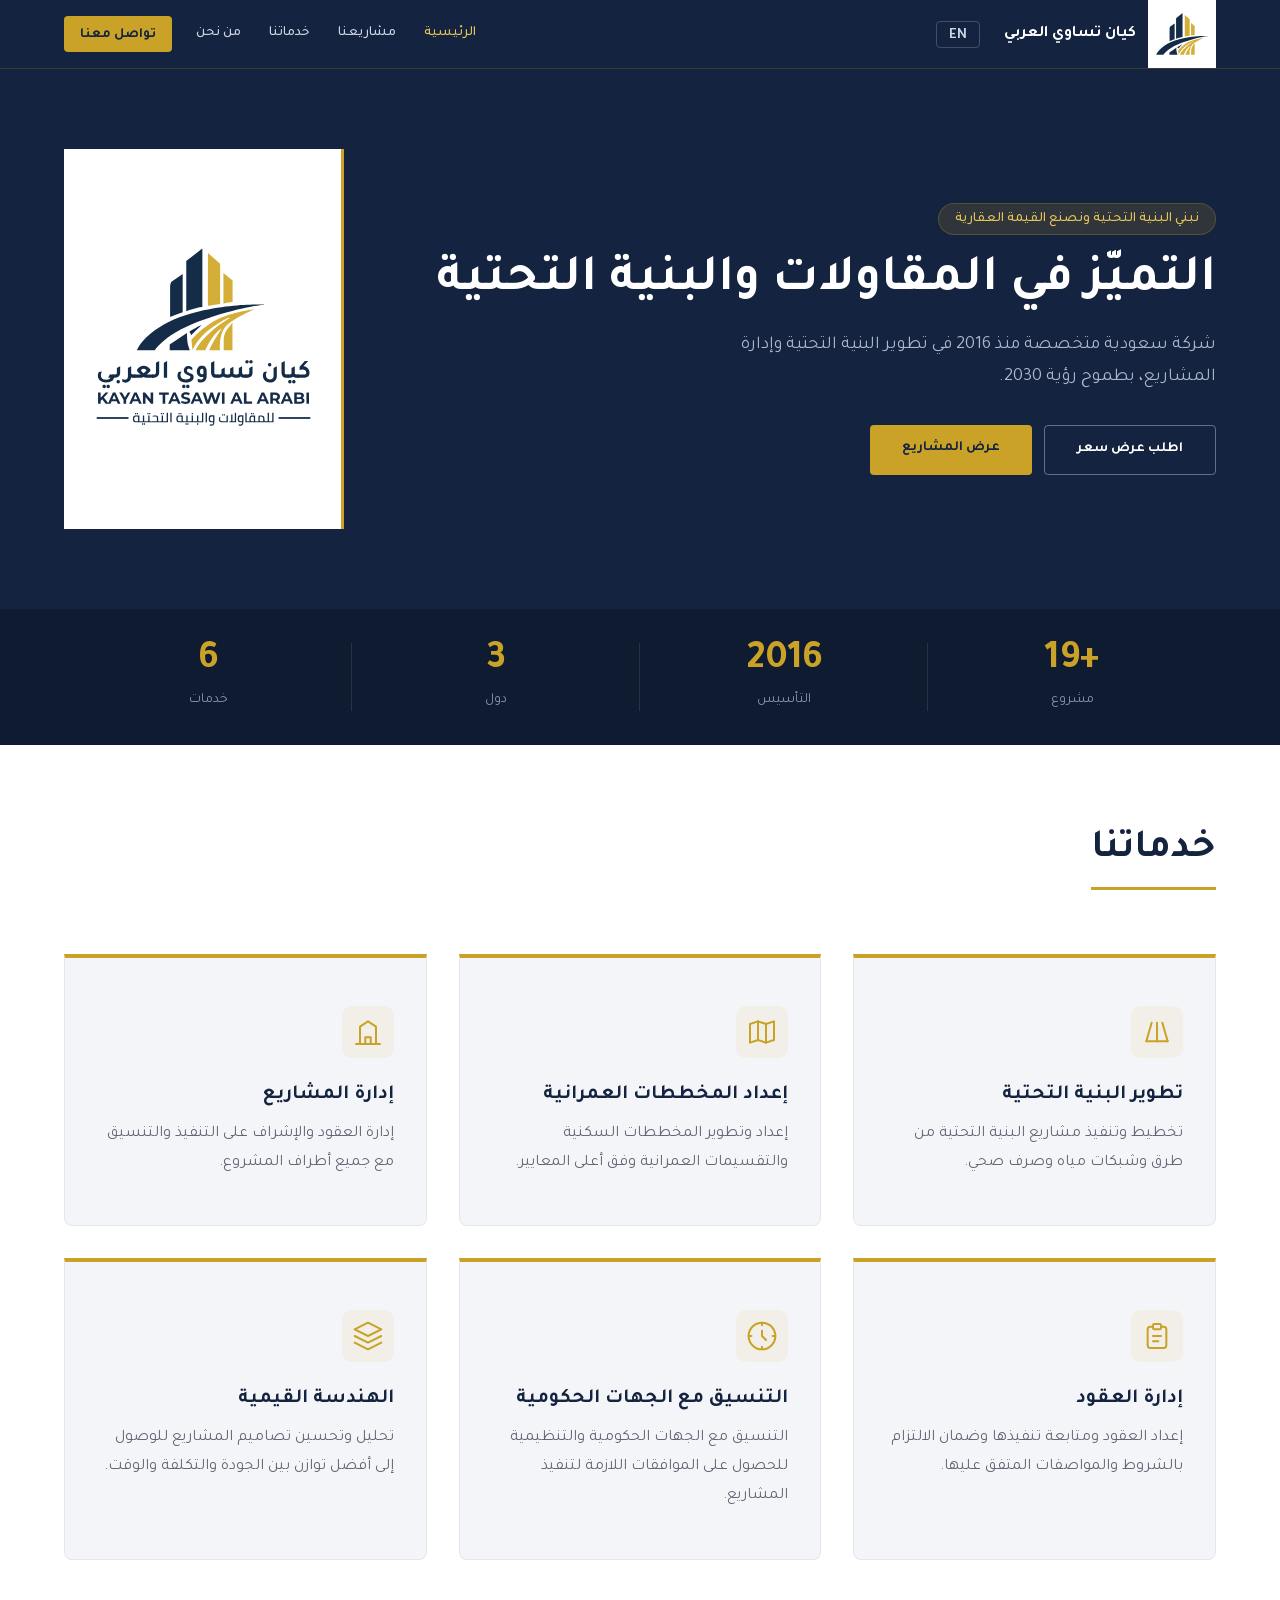
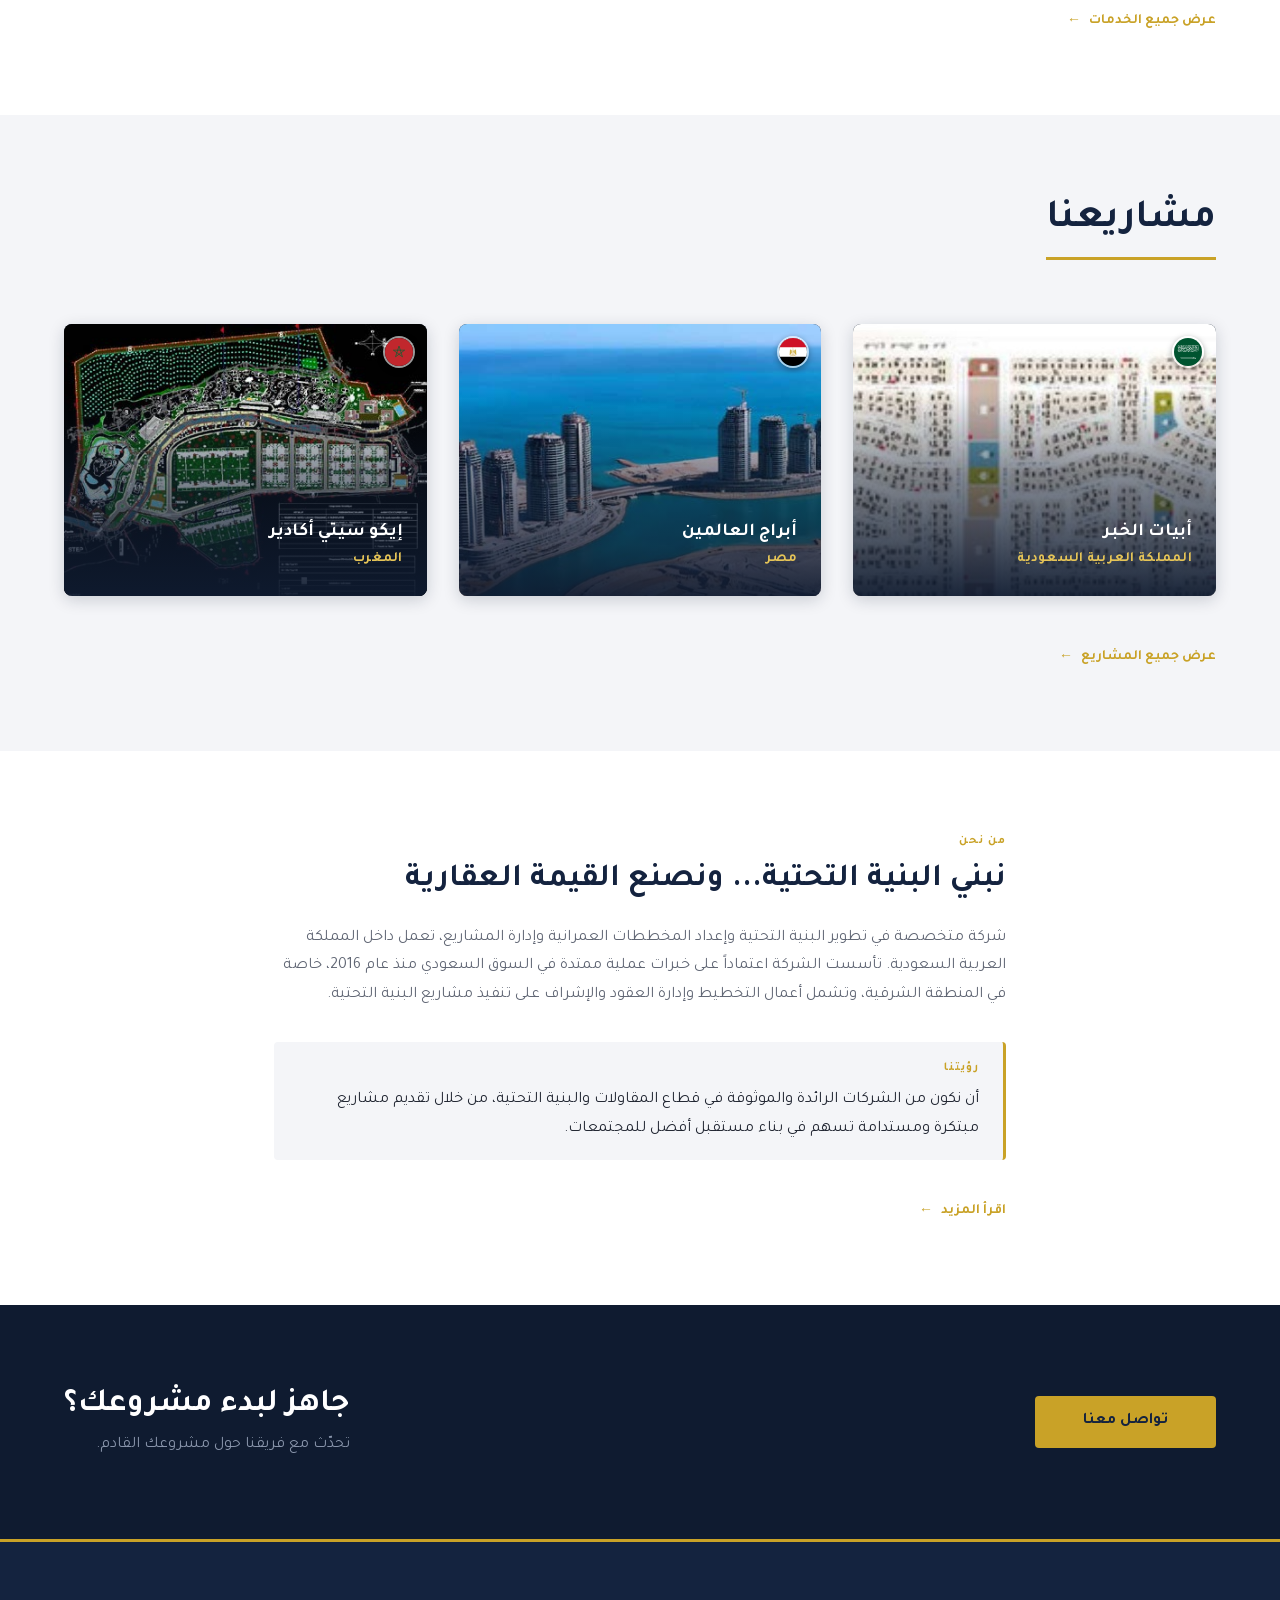
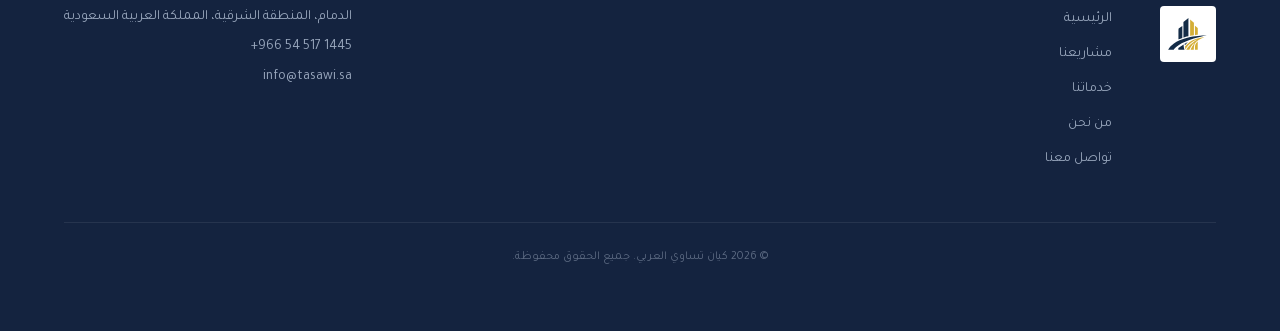
==== commit a8dfe974: "add favicon across all pages SVG favicon for modern browsers, ICO as universal fallback." ====
--- a/index.html
+++ b/index.html
@@ -5,6 +5,8 @@
   <meta name="viewport" content="width=device-width, initial-scale=1.0">
   <title>كيان تساوي العربي للمقاولات والبنية التحتية</title>
   <meta name="description" content="كيان تساوي العربي — شركة متخصصة في تطوير البنية التحتية وإعداد المخططات العمرانية وإدارة المشاريع في المملكة العربية السعودية">
+  <link rel="icon" href="favicon/favicon.svg" type="image/svg+xml">
+  <link rel="icon" href="favicon/favicon.ico">
   <link rel="stylesheet" href="css/main.css">
   <script>(function(){try{var l=localStorage.getItem('kta-lang');if(l==='en'){document.documentElement.setAttribute('lang','en');document.documentElement.setAttribute('dir','ltr');}}catch(e){}}());</script>
 </head>
@@ -81,7 +83,7 @@
         </div>
       </div>
       <div class="hero__art" aria-hidden="true">
-        <img src="images/logo.svg" alt="" class="hero__art-logo">
+        <img src="images/logo.svg" alt="" width="224" height="178" loading="eager" class="hero__art-logo">
       </div>
     </div>
   </section>
--- a/css/main.css
+++ b/css/main.css
@@ -150,7 +150,6 @@
 html {
   scroll-behavior: smooth;
   -webkit-text-size-adjust: 100%;
-  overflow-x: hidden;
 }
 
 body {
@@ -161,7 +160,7 @@
   color: var(--ink);
   background: var(--bg);
   min-height: 100vh;
-  overflow-x: hidden;
+  overflow-x: clip;
 }
 
 img,
@@ -269,6 +268,21 @@
     margin-bottom: var(--space-6);
   }
 }
+
+/* ===== FOCUS STYLES ===== */
+
+/* Keyboard focus ring — visible only for keyboard navigation, not mouse clicks */
+:focus-visible {
+  outline: 2px solid var(--gold);
+  outline-offset: 3px;
+  border-radius: 2px;
+}
+
+/* Remove outline for mouse users */
+:focus:not(:focus-visible) {
+  outline: none;
+}
+
 
 /* ===== ANIMATIONS ===== */
 
@@ -458,9 +472,17 @@
   color: var(--navy);
 }
 
-/* Hamburger checkbox — hidden visually, controls mobile menu */
+/* Hamburger checkbox — visually hidden but kept in tab order for keyboard access */
 .nav-toggle__input {
-  display: none;
+  position: absolute;
+  width: 1px;
+  height: 1px;
+  padding: 0;
+  margin: -1px;
+  overflow: hidden;
+  clip: rect(0, 0, 0, 0);
+  white-space: nowrap;
+  border: 0;
 }
 
 .nav-toggle__btn {
@@ -481,6 +503,13 @@
   background: var(--paper);
   border-radius: 2px;
   transition: transform var(--ease), opacity var(--ease);
+}
+
+/* Show focus ring on the visible label when the hidden checkbox is focused */
+.nav-toggle__input:focus-visible ~ .nav-toggle__btn {
+  outline: 2px solid var(--gold);
+  outline-offset: 3px;
+  border-radius: 2px;
 }
 
 /* Hamburger → X animation when open */
@@ -948,7 +977,7 @@
 /* ===== SECTION SHARED PATTERNS ===== */
 
 .section-header {
-  margin-bottom: var(--space-7);
+  margin-bottom: var(--space-8);
 }
 
 [dir="rtl"] .section-header { text-align: right; }
@@ -959,6 +988,9 @@
   font-weight: 700;
   color: var(--navy);
   margin-top: 0;
+  display: inline-block;
+  padding-bottom: var(--space-3);
+  border-bottom: 3px solid var(--gold);
 }
 
 .section-footer {
@@ -998,28 +1030,36 @@
 .services-preview__grid {
   display: grid;
   grid-template-columns: repeat(3, 1fr);
-  gap: var(--space-5);
+  gap: var(--space-6);
 }
 
 .svc-card {
+  background: var(--bg);
+  border: 1px solid var(--line);
+  border-top: 4px solid var(--gold);
+  border-radius: 0 0 8px 8px;
+  padding: var(--space-7) var(--space-6);
+  transition: box-shadow var(--ease), transform var(--ease), background var(--ease);
+}
+
+.svc-card:hover {
   background: var(--paper);
-  border: 1px solid var(--line);
-  border-top: 3px solid var(--gold);
-  border-radius: 0 0 6px 6px;
-  padding: var(--space-6) var(--space-5);
-  transition: box-shadow var(--ease), transform var(--ease);
-}
-
-.svc-card:hover {
-  box-shadow: 0 4px 20px rgba(20, 35, 63, 0.08);
-  transform: translateY(-2px);
+  box-shadow: 0 8px 32px rgba(20, 35, 63, 0.12);
+  transform: translateY(-4px);
 }
 
 .svc-card__icon {
-  width: 40px;
-  height: 40px;
-  color: var(--navy);
-  margin-bottom: var(--space-4);
+  width: 52px;
+  height: 52px;
+  color: var(--gold);
+  margin-bottom: var(--space-5);
+  background: rgba(201, 162, 39, 0.08);
+  border-radius: 10px;
+  display: flex;
+  align-items: center;
+  justify-content: center;
+  padding: 10px;
+  box-sizing: border-box;
 }
 
 .svc-card__icon svg {
@@ -1028,7 +1068,7 @@
 }
 
 .svc-card__name {
-  font-size: var(--text-md);
+  font-size: var(--text-lg);
   font-weight: 700;
   color: var(--navy);
   margin-bottom: var(--space-3);
@@ -1036,9 +1076,9 @@
 }
 
 .svc-card__desc {
-  font-size: var(--text-sm);
+  font-size: var(--text-base);
   color: var(--muted);
-  line-height: 1.7;
+  line-height: 1.8;
 }
 
 @media (max-width: 900px) {
@@ -1063,18 +1103,19 @@
 .projects-preview__grid {
   display: grid;
   grid-template-columns: repeat(3, 1fr);
-  gap: var(--space-5);
+  gap: var(--space-6);
 }
 
 /* Full-bleed image card */
 .proj-card {
   display: block;
   position: relative;
-  border-radius: 6px;
+  border-radius: 8px;
   overflow: hidden;
   background: var(--navy-deep);
-  aspect-ratio: 3 / 2;
+  aspect-ratio: 4 / 3;
   text-decoration: none;
+  box-shadow: 0 4px 16px rgba(15, 27, 48, 0.18);
 }
 
 .proj-card__img {
@@ -1086,7 +1127,11 @@
 }
 
 .proj-card:hover .proj-card__img {
-  transform: scale(1.04);
+  transform: scale(1.05);
+}
+
+.proj-card:hover {
+  box-shadow: 0 12px 40px rgba(15, 27, 48, 0.3);
 }
 
 /* Dark gradient overlay at the bottom */
@@ -1095,14 +1140,14 @@
   inset: 0;
   background: linear-gradient(
     to bottom,
-    transparent 35%,
-    rgba(15, 27, 48, 0.55) 60%,
-    rgba(15, 27, 48, 0.92) 100%
+    transparent 25%,
+    rgba(15, 27, 48, 0.5) 55%,
+    rgba(15, 27, 48, 0.95) 100%
   );
   display: flex;
   flex-direction: column;
   justify-content: flex-end;
-  padding: var(--space-4);
+  padding: var(--space-5);
 }
 
 /* Circular flag badge — top corner on the reading-start side */
@@ -1129,7 +1174,7 @@
 
 .proj-card__name {
   display: block;
-  font-size: var(--text-base);
+  font-size: var(--text-md);
   font-weight: 700;
   color: var(--paper);
   line-height: 1.3;
@@ -1137,9 +1182,10 @@
 
 .proj-card__country {
   display: block;
-  font-size: var(--text-xs);
+  font-size: var(--text-sm);
   color: var(--gold-soft);
-  font-weight: 500;
+  font-weight: 600;
+  letter-spacing: 0.02em;
 }
 
 /* ===== PROJECTS PREVIEW RESPONSIVE ===== */
@@ -1152,7 +1198,7 @@
   /* Stack third card full-width on tablet */
   .proj-card:nth-child(3) {
     grid-column: 1 / -1;
-    aspect-ratio: 16 / 7;
+    aspect-ratio: 16 / 6;
   }
 }
 
@@ -1215,7 +1261,7 @@
 }
 
 .about-teaser__vision p {
-  font-size: var(--text-sm);
+  font-size: var(--text-base);
   color: var(--ink);
   line-height: 1.8;
 }
@@ -1422,10 +1468,6 @@
   .exec-row__name {
     font-size: var(--text-lg);
   }
-
-  .exec-row__desc {
-    font-size: var(--text-sm);
-  }
 }
 
 @media (max-width: 767px) {
@@ -1455,7 +1497,6 @@
   }
 
   .exec-row__desc {
-    font-size: var(--text-sm);
     max-width: 100%;
   }
 }
@@ -1890,7 +1931,7 @@
 .value-card:nth-child(4) .value-card__name { color: var(--navy); }
 
 .value-card__desc {
-  font-size: var(--text-sm);
+  font-size: var(--text-base);
   line-height: 1.85;
 }
 
@@ -1906,7 +1947,7 @@
 
 .strengths-grid {
   display: grid;
-  grid-template-columns: 1fr 1fr;
+  grid-template-columns: 1fr;
   gap: var(--space-8);
   margin-top: var(--space-7);
 }
@@ -1954,7 +1995,7 @@
 .compliance-note { border-inline-start: 4px solid var(--navy); }
 
 .compliance-note p {
-  font-size: var(--text-sm);
+  font-size: var(--text-base);
   color: var(--muted);
   line-height: 1.8;
   margin: 0;
@@ -2030,7 +2071,7 @@
   padding-top: var(--space-2);
   padding-bottom: var(--space-2);
   border-bottom: 1px solid var(--line);
-  font-size: var(--text-sm);
+  font-size: var(--text-base);
   color: var(--muted);
   line-height: 1.7;
 }
@@ -2120,7 +2161,7 @@
   }
 
   .value-card__desc {
-    font-size: var(--text-xs);
+    font-size: var(--text-sm);
   }
 
   .strengths-section {
@@ -2128,7 +2169,6 @@
   }
 
   .strengths-grid {
-    grid-template-columns: 1fr;
     gap: var(--space-5);
     margin-top: var(--space-5);
   }
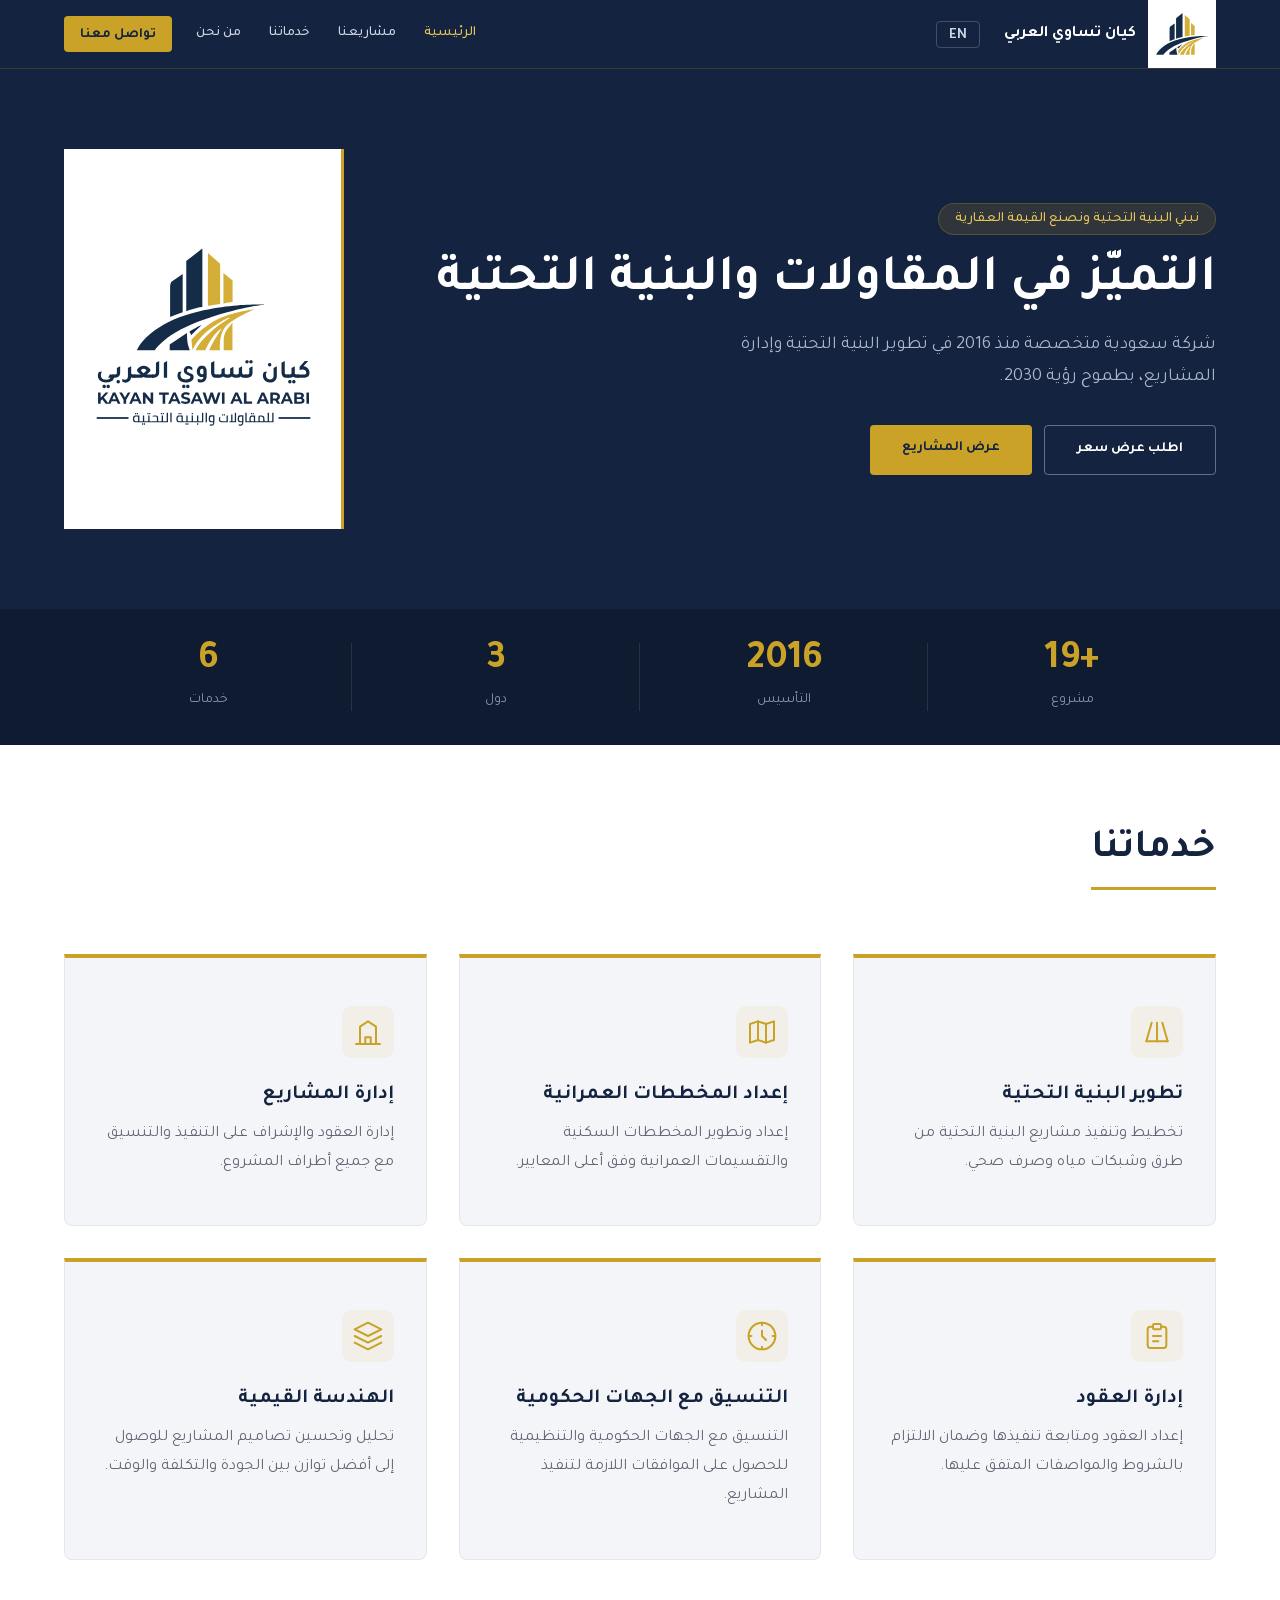
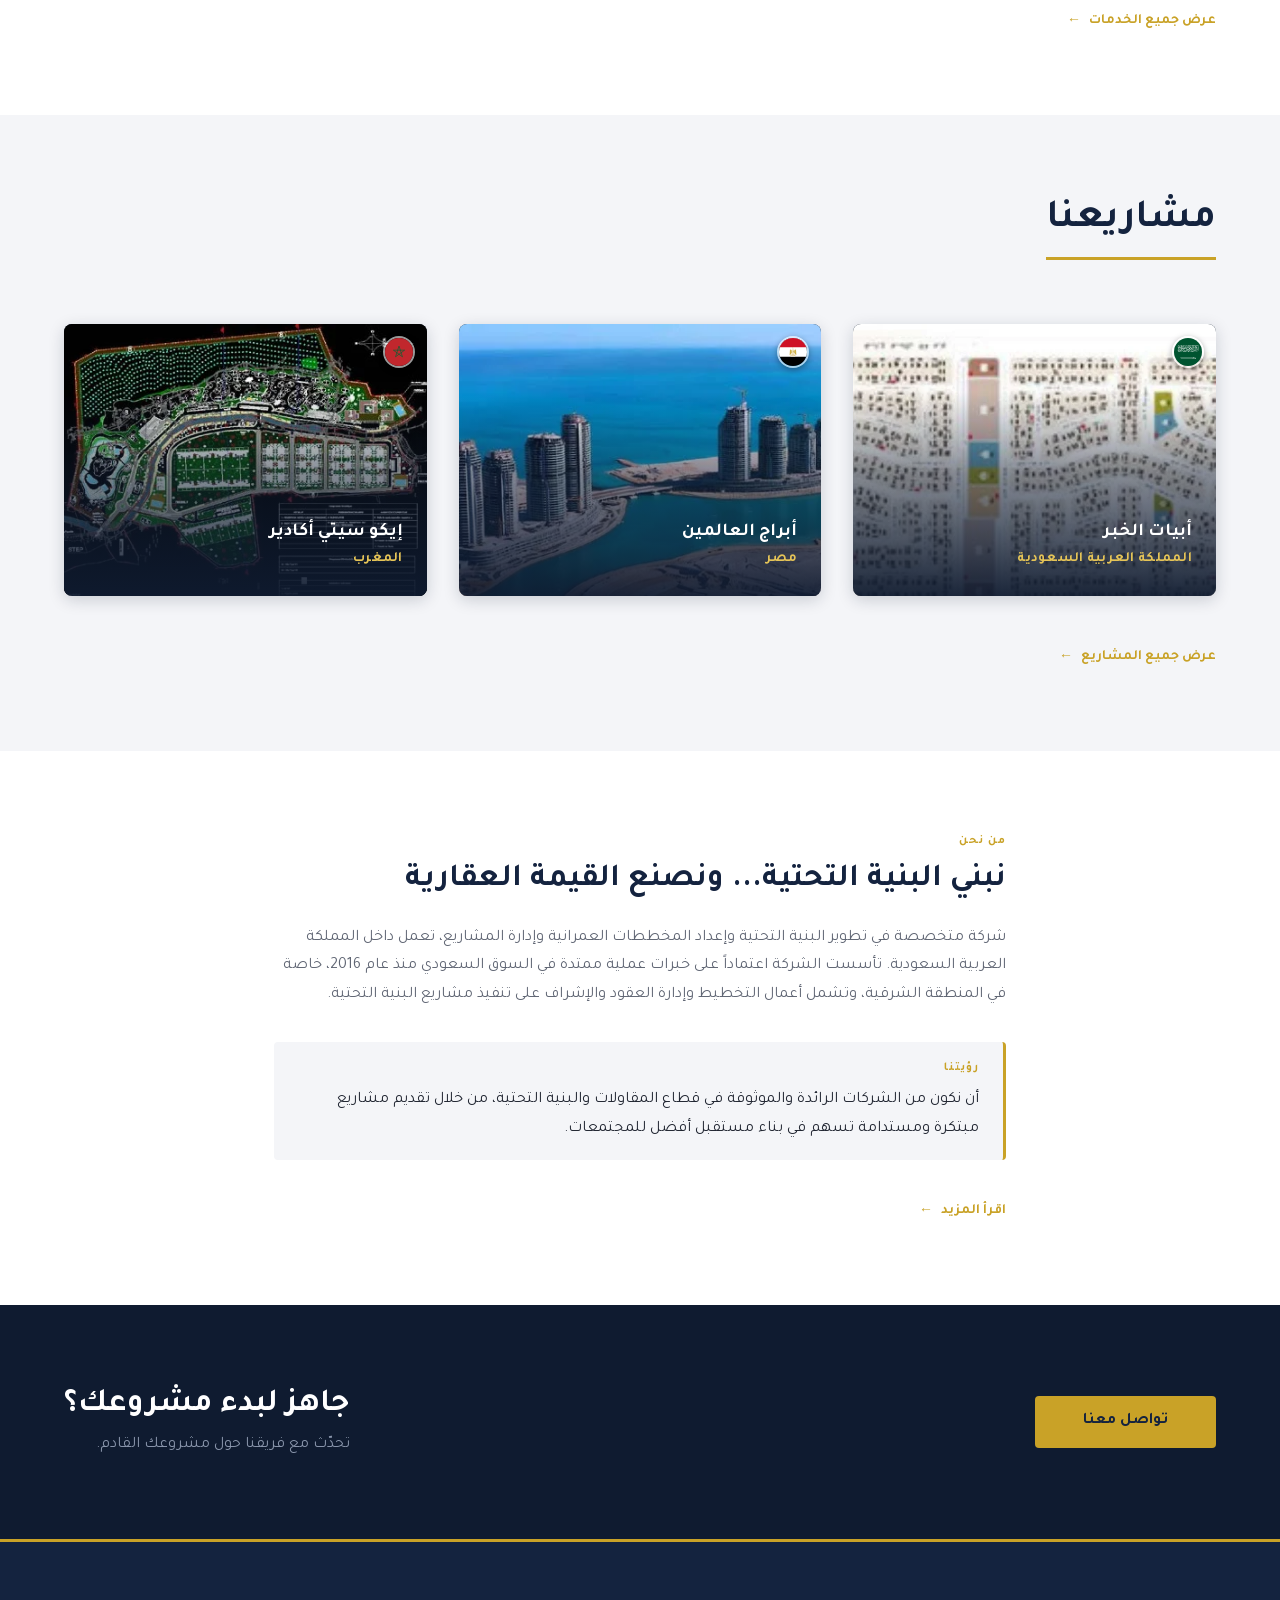
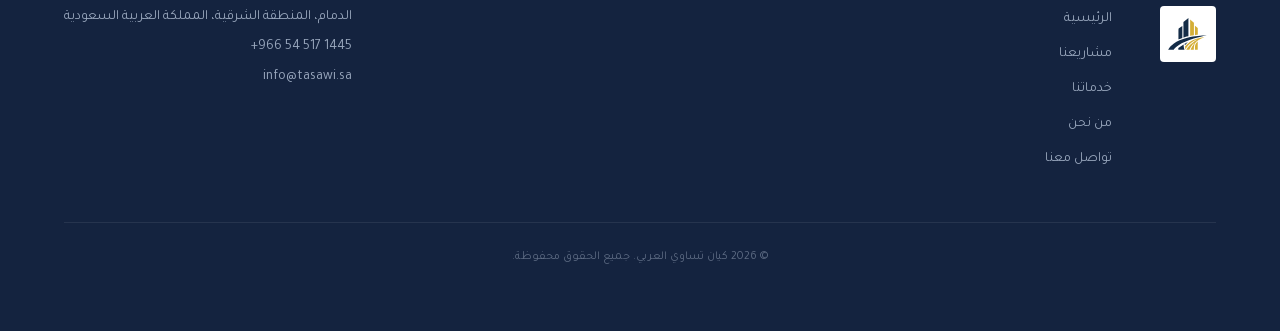
==== commit 2a8e4503: "fix aria-hidden on nav checkbox, add WebP images with picture fallback" ====
--- a/index.html
+++ b/index.html
@@ -5,7 +5,23 @@
   <meta name="viewport" content="width=device-width, initial-scale=1.0">
   <title>كيان تساوي العربي للمقاولات والبنية التحتية</title>
   <meta name="description" content="كيان تساوي العربي — شركة متخصصة في تطوير البنية التحتية وإعداد المخططات العمرانية وإدارة المشاريع في المملكة العربية السعودية">
+  <!-- Open Graph -->
+  <meta property="og:type" content="website">
+  <meta property="og:site_name" content="كيان تساوي العربي">
+  <meta property="og:url" content="https://kayantasawialarabi.com/">
+  <meta property="og:title" content="كيان تساوي العربي للمقاولات والبنية التحتية">
+  <meta property="og:description" content="كيان تساوي العربي — شركة متخصصة في تطوير البنية التحتية وإعداد المخططات العمرانية وإدارة المشاريع في المملكة العربية السعودية">
+  <meta property="og:image" content="https://kayantasawialarabi.com/images/logo.png">
+  <meta property="og:image:width" content="1200">
+  <meta property="og:image:height" content="630">
+  <meta property="og:locale" content="ar_SA">
+  <!-- Twitter Card -->
+  <meta name="twitter:card" content="summary_large_image">
+  <meta name="twitter:title" content="كيان تساوي العربي للمقاولات والبنية التحتية">
+  <meta name="twitter:description" content="كيان تساوي العربي — شركة متخصصة في تطوير البنية التحتية وإعداد المخططات العمرانية وإدارة المشاريع في المملكة العربية السعودية">
+  <meta name="twitter:image" content="https://kayantasawialarabi.com/images/logo.png">
   <link rel="icon" href="favicon/favicon.svg" type="image/svg+xml">
+  <link rel="apple-touch-icon" href="favicon/apple-touch-icon.png">
   <link rel="icon" href="favicon/favicon.ico">
   <link rel="stylesheet" href="css/main.css">
   <script>(function(){try{var l=localStorage.getItem('kta-lang');if(l==='en'){document.documentElement.setAttribute('lang','en');document.documentElement.setAttribute('dir','ltr');}}catch(e){}}());</script>
@@ -30,7 +46,7 @@
       <button id="lang-toggle" class="btn-lang" type="button" aria-label="Switch to English"><span class="btn-lang__text">EN</span></button>
     </div>
 
-    <input type="checkbox" id="nav-toggle" class="nav-toggle__input" aria-hidden="true">
+    <input type="checkbox" id="nav-toggle" class="nav-toggle__input" aria-label="القائمة">
     <label for="nav-toggle" class="nav-toggle__btn" aria-label="القائمة">
       <span></span>
       <span></span>
@@ -279,14 +295,17 @@
 
         <!-- Abyat Al Khobar — Saudi Arabia -->
         <a href="projects.html#saudi-arabia" class="proj-card">
-          <img
-            src="images/projects/abyat-al-khobar.jpg"
-            alt=""
-            width="600"
-            height="400"
-            loading="lazy"
-            class="proj-card__img"
-          >
+          <picture>
+            <source srcset="images/projects/abyat-al-khobar.webp" type="image/webp">
+            <img
+              src="images/projects/abyat-al-khobar.jpg"
+              alt=""
+              width="600"
+              height="400"
+              loading="lazy"
+              class="proj-card__img"
+            >
+          </picture>
           <div class="proj-card__overlay">
             <img
               src="images/flags/sa.svg"
@@ -311,14 +330,17 @@
 
         <!-- Alamein Towers — Egypt -->
         <a href="projects.html#egypt" class="proj-card">
-          <img
-            src="images/projects/alamein-towers.jpg"
-            alt=""
-            width="600"
-            height="400"
-            loading="lazy"
-            class="proj-card__img"
-          >
+          <picture>
+            <source srcset="images/projects/alamein-towers.webp" type="image/webp">
+            <img
+              src="images/projects/alamein-towers.jpg"
+              alt=""
+              width="600"
+              height="400"
+              loading="lazy"
+              class="proj-card__img"
+            >
+          </picture>
           <div class="proj-card__overlay">
             <img
               src="images/flags/eg.svg"
@@ -343,14 +365,17 @@
 
         <!-- Eco City Agadir — Morocco -->
         <a href="projects.html#morocco" class="proj-card">
-          <img
-            src="images/projects/eco-city-agadir-1.jpg"
-            alt=""
-            width="600"
-            height="400"
-            loading="lazy"
-            class="proj-card__img"
-          >
+          <picture>
+            <source srcset="images/projects/eco-city-agadir-1.webp" type="image/webp">
+            <img
+              src="images/projects/eco-city-agadir-1.jpg"
+              alt=""
+              width="600"
+              height="400"
+              loading="lazy"
+              class="proj-card__img"
+            >
+          </picture>
           <div class="proj-card__overlay">
             <img
               src="images/flags/ma.svg"
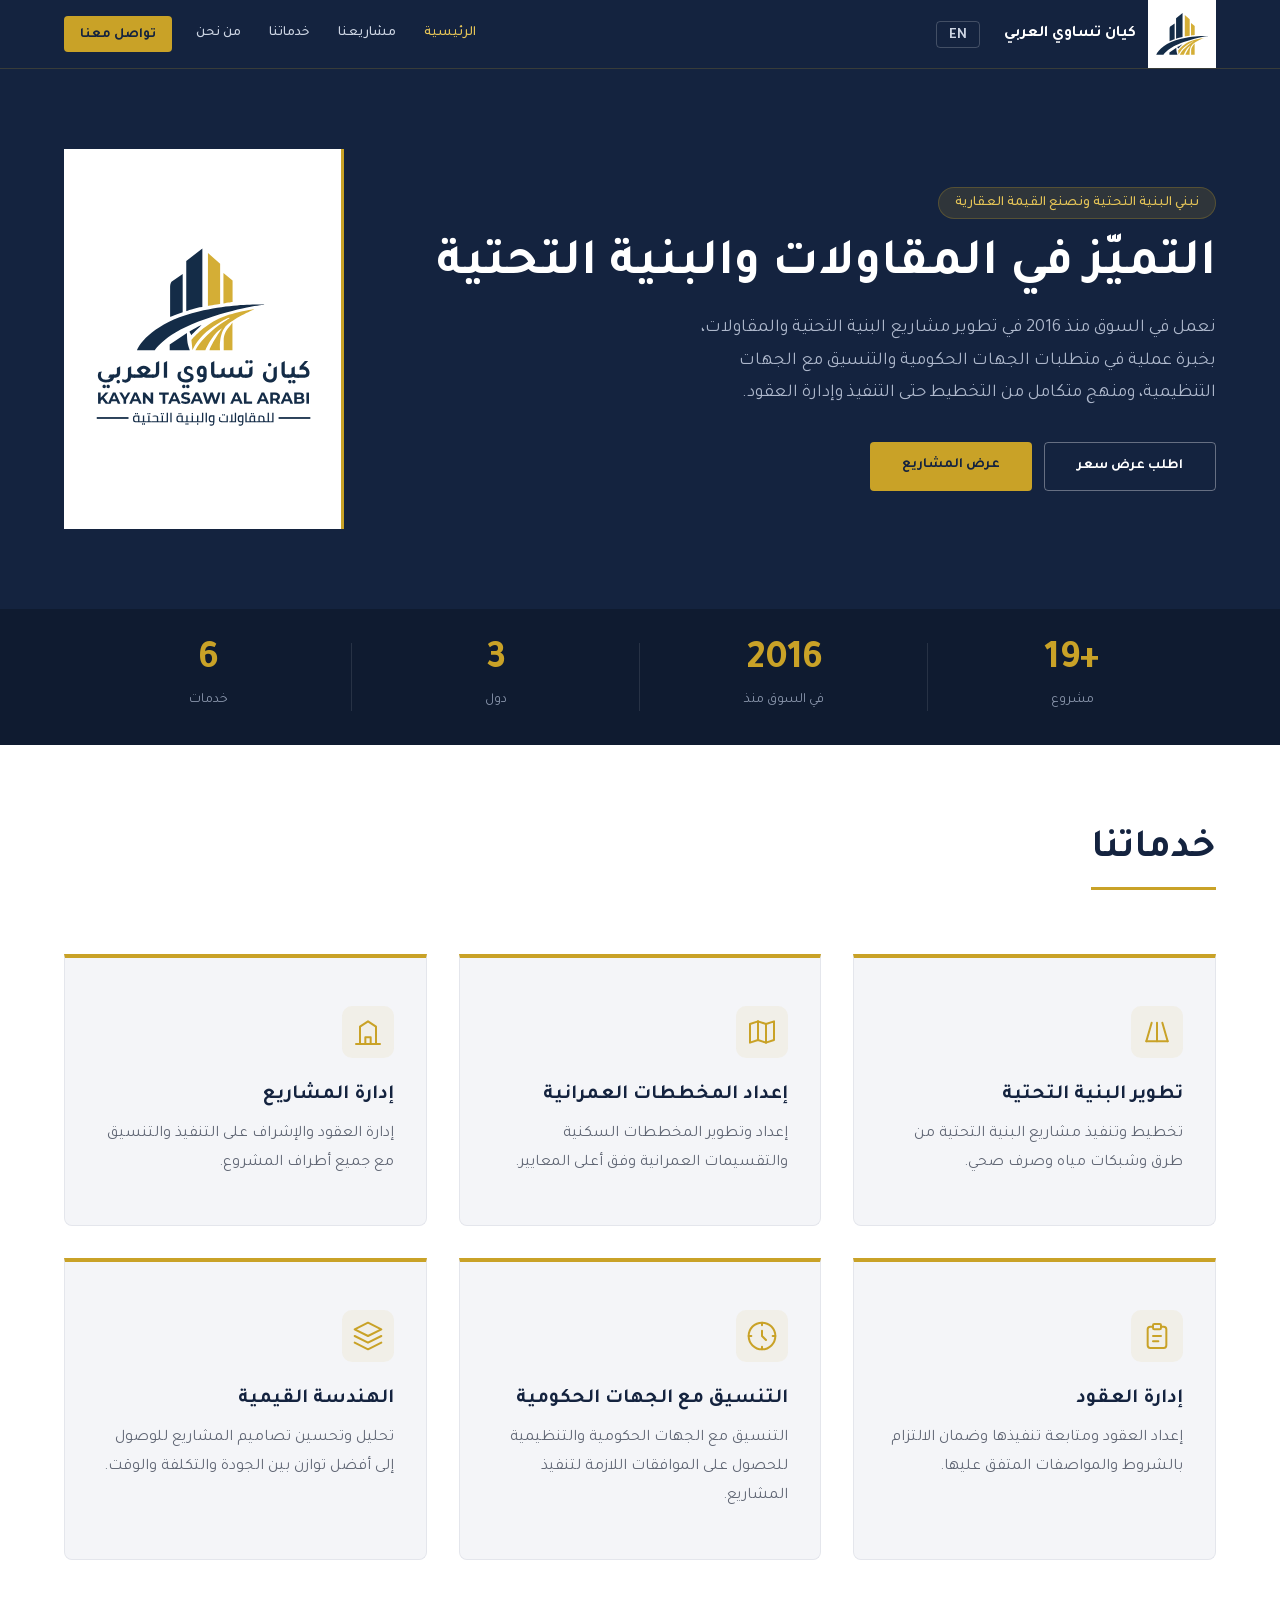
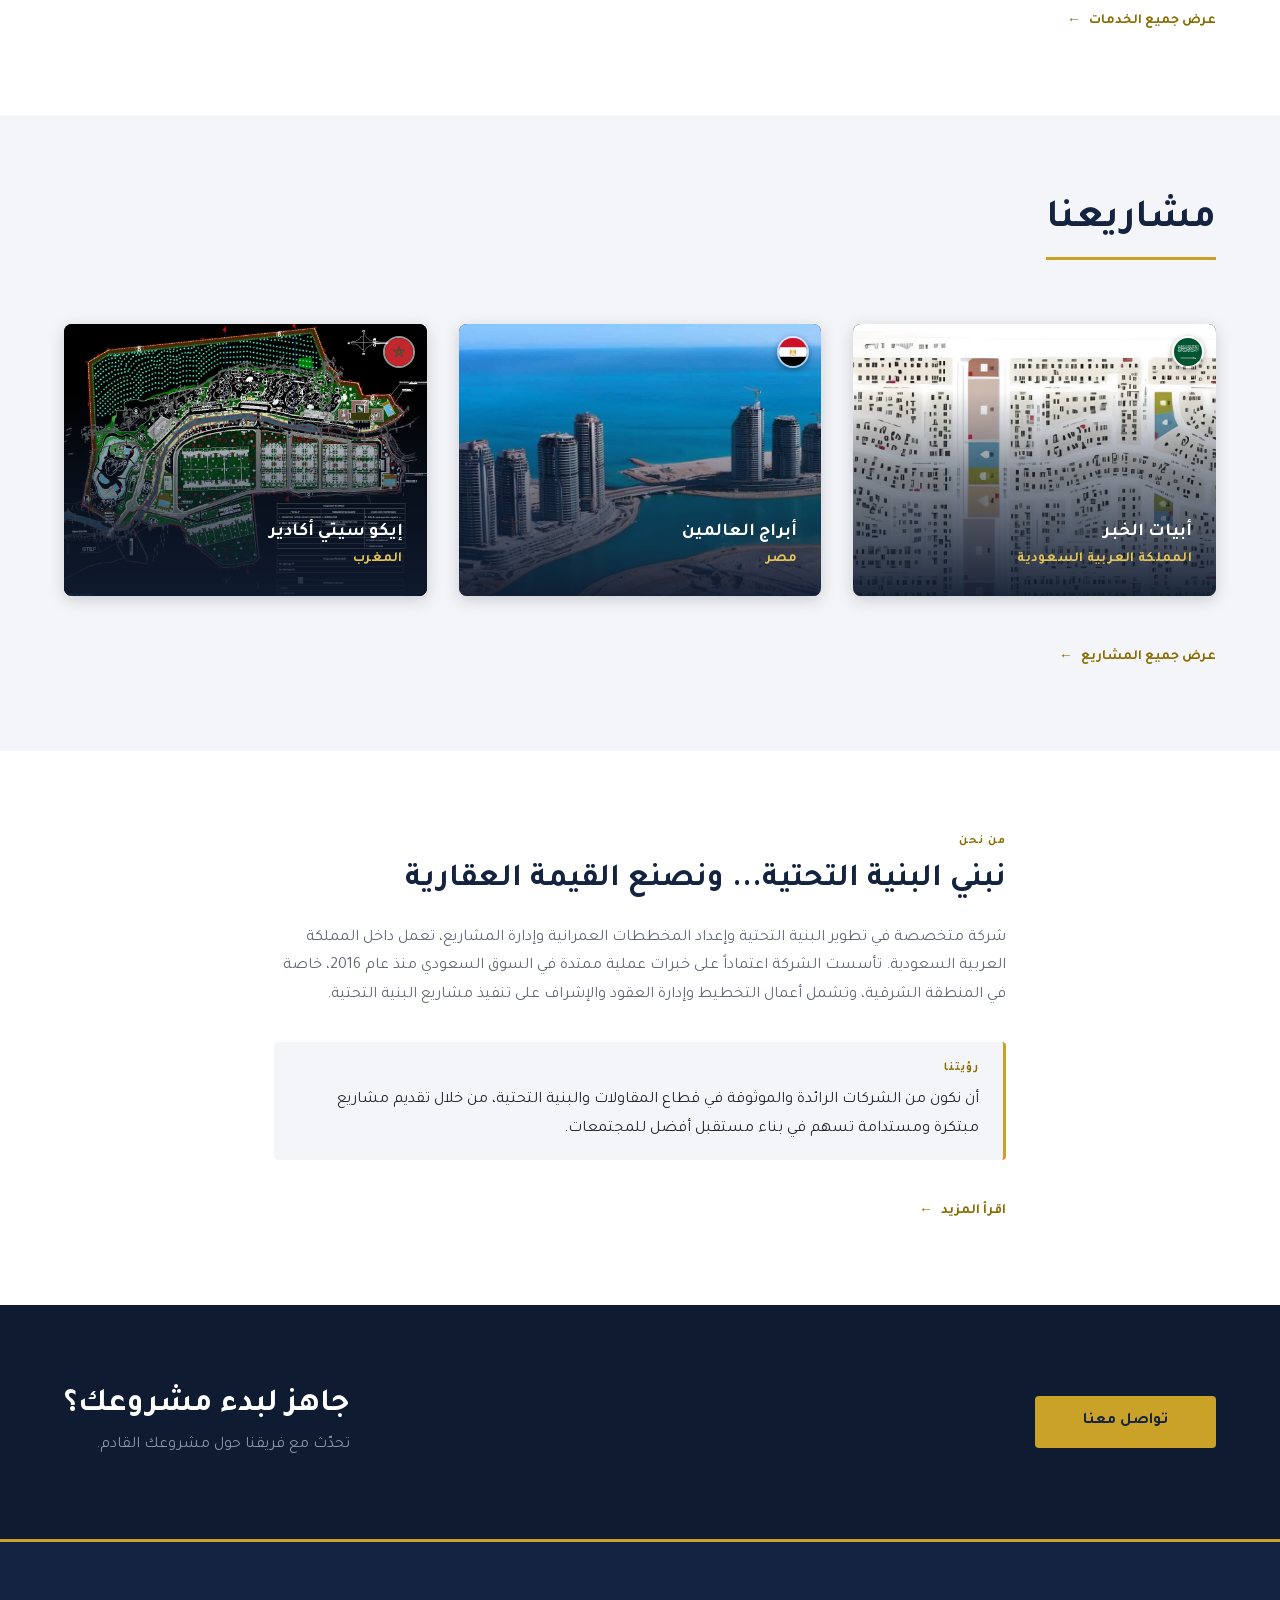
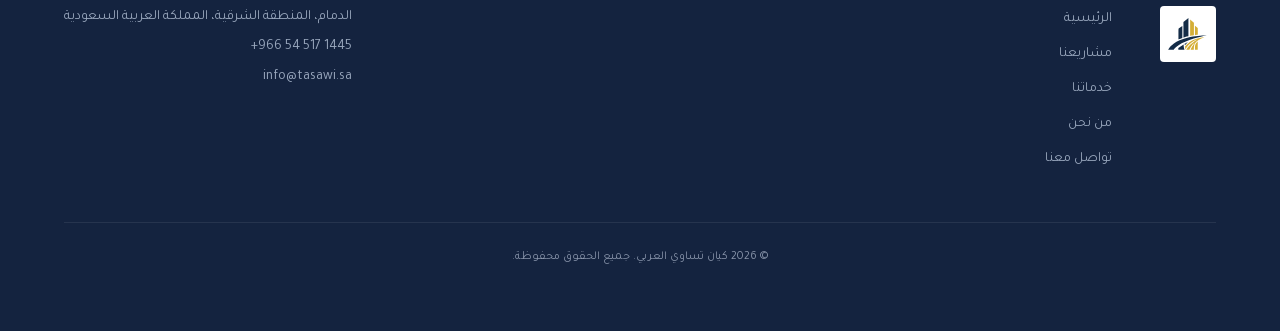
==== commit 9db77a0a: "update project images and regenerate WebP versions selectively" ====
--- a/index.html
+++ b/index.html
@@ -84,8 +84,8 @@
           <span class="en">Excellence in Contracting &amp; Infrastructure</span>
         </h1>
         <p class="hero__sub">
-          <span class="ar">شركة سعودية متخصصة منذ 2016 في تطوير البنية التحتية وإدارة المشاريع، بطموح رؤية 2030.</span>
-          <span class="en">A Saudi company specialized since 2016 in infrastructure development and project management, aligned with Vision 2030.</span>
+          <span class="ar">نعمل في السوق منذ 2016 في تطوير مشاريع البنية التحتية والمقاولات، بخبرة عملية في متطلبات الجهات الحكومية والتنسيق مع الجهات التنظيمية، ومنهج متكامل من التخطيط حتى التنفيذ وإدارة العقود.</span>
+          <span class="en">Since 2016, we have specialized in infrastructure development and construction projects, combining extensive experience with government requirements and regulatory coordination with an integrated approach that covers every stage from planning and execution to contract management.</span>
         </p>
         <div class="hero__btns">
           <a href="projects.html" class="hero__btn hero__btn--primary">
@@ -120,8 +120,8 @@
       <div class="stats__item">
         <span class="stats__number">2016</span>
         <span class="stats__label">
-          <span class="ar">التأسيس</span>
-          <span class="en">Founded</span>
+          <span class="ar">في السوق منذ</span>
+          <span class="en">Operating since</span>
         </span>
       </div>
 
@@ -330,17 +330,14 @@
 
         <!-- Alamein Towers — Egypt -->
         <a href="projects.html#egypt" class="proj-card">
-          <picture>
-            <source srcset="images/projects/alamein-towers.webp" type="image/webp">
-            <img
-              src="images/projects/alamein-towers.jpg"
-              alt=""
-              width="600"
-              height="400"
-              loading="lazy"
-              class="proj-card__img"
-            >
-          </picture>
+          <img
+            src="images/projects/alamein-towers.jpg"
+            alt=""
+            width="600"
+            height="400"
+            loading="lazy"
+            class="proj-card__img"
+          >
           <div class="proj-card__overlay">
             <img
               src="images/flags/eg.svg"
@@ -365,17 +362,14 @@
 
         <!-- Eco City Agadir — Morocco -->
         <a href="projects.html#morocco" class="proj-card">
-          <picture>
-            <source srcset="images/projects/eco-city-agadir-1.webp" type="image/webp">
-            <img
-              src="images/projects/eco-city-agadir-1.jpg"
-              alt=""
-              width="600"
-              height="400"
-              loading="lazy"
-              class="proj-card__img"
-            >
-          </picture>
+          <img
+            src="images/projects/eco-city-agadir-1.jpg"
+            alt=""
+            width="600"
+            height="400"
+            loading="lazy"
+            class="proj-card__img"
+          >
           <div class="proj-card__overlay">
             <img
               src="images/flags/ma.svg"
--- a/css/main.css
+++ b/css/main.css
@@ -85,15 +85,16 @@
 
 :root {
   /* Colors */
-  --navy:      #14233F;
-  --navy-deep: #0f1b30;
-  --gold:      #C9A227;
-  --gold-soft: #E5C457;
-  --ink:       #1f2430;
-  --muted:     #5f6573;
-  --line:      #e4e6ec;
-  --paper:     #ffffff;
-  --bg:        #f4f5f8;
+  --navy:         #14233F;
+  --navy-deep:    #0f1b30;
+  --gold:         #C9A227;
+  --gold-soft:    #E5C457;
+  --gold-on-light: #8a6d00; /* gold darkened for text on light backgrounds — passes WCAG AA */
+  --ink:          #1f2430;
+  --muted:        #5f6573;
+  --line:         #e4e6ec;
+  --paper:        #ffffff;
+  --bg:           #f4f5f8;
 
   /* Spacing scale */
   --space-1:  4px;
@@ -199,7 +200,7 @@
   display: block;
   font-size: var(--text-xs);
   font-weight: 700;
-  color: var(--gold);
+  color: var(--gold-on-light);
   letter-spacing: 0.08em;
   text-transform: uppercase;
   margin-bottom: var(--space-2);
@@ -690,7 +691,7 @@
 
 .footer__bottom p {
   font-size: var(--text-xs);
-  color: #5f6d85;
+  color: #8b97ad;
   text-align: center;
 }
 
@@ -1006,7 +1007,7 @@
   gap: var(--space-2);
   font-size: var(--text-sm);
   font-weight: 700;
-  color: var(--gold);
+  color: var(--gold-on-light);
   transition: color var(--ease), gap var(--ease);
 }
 
@@ -1254,7 +1255,7 @@
   display: block;
   font-size: var(--text-xs);
   font-weight: 700;
-  color: var(--gold);
+  color: var(--gold-on-light);
   letter-spacing: 0.08em;
   text-transform: uppercase;
   margin-bottom: var(--space-2);
@@ -1937,7 +1938,7 @@
 
 .value-card:nth-child(1) .value-card__desc { color: #9aa6bd; }
 .value-card:nth-child(2) .value-card__desc { color: #8b97ad; }
-.value-card:nth-child(3) .value-card__desc { color: rgba(20,35,63,0.75); }
+.value-card:nth-child(3) .value-card__desc { color: var(--navy); }
 .value-card:nth-child(4) .value-card__desc { color: rgba(20,35,63,0.7); }
 
 /* Key strengths */
@@ -2246,7 +2247,7 @@
 .contact-card__label {
   font-size: var(--text-xs);
   font-weight: 700;
-  color: var(--gold);
+  color: var(--gold-on-light);
   letter-spacing: 0.08em;
   text-transform: uppercase;
 }
@@ -2262,7 +2263,7 @@
 }
 
 a.contact-card__value:hover {
-  color: var(--gold);
+  color: var(--gold-on-light);
 }
 
 /* CTA strip below contact cards */
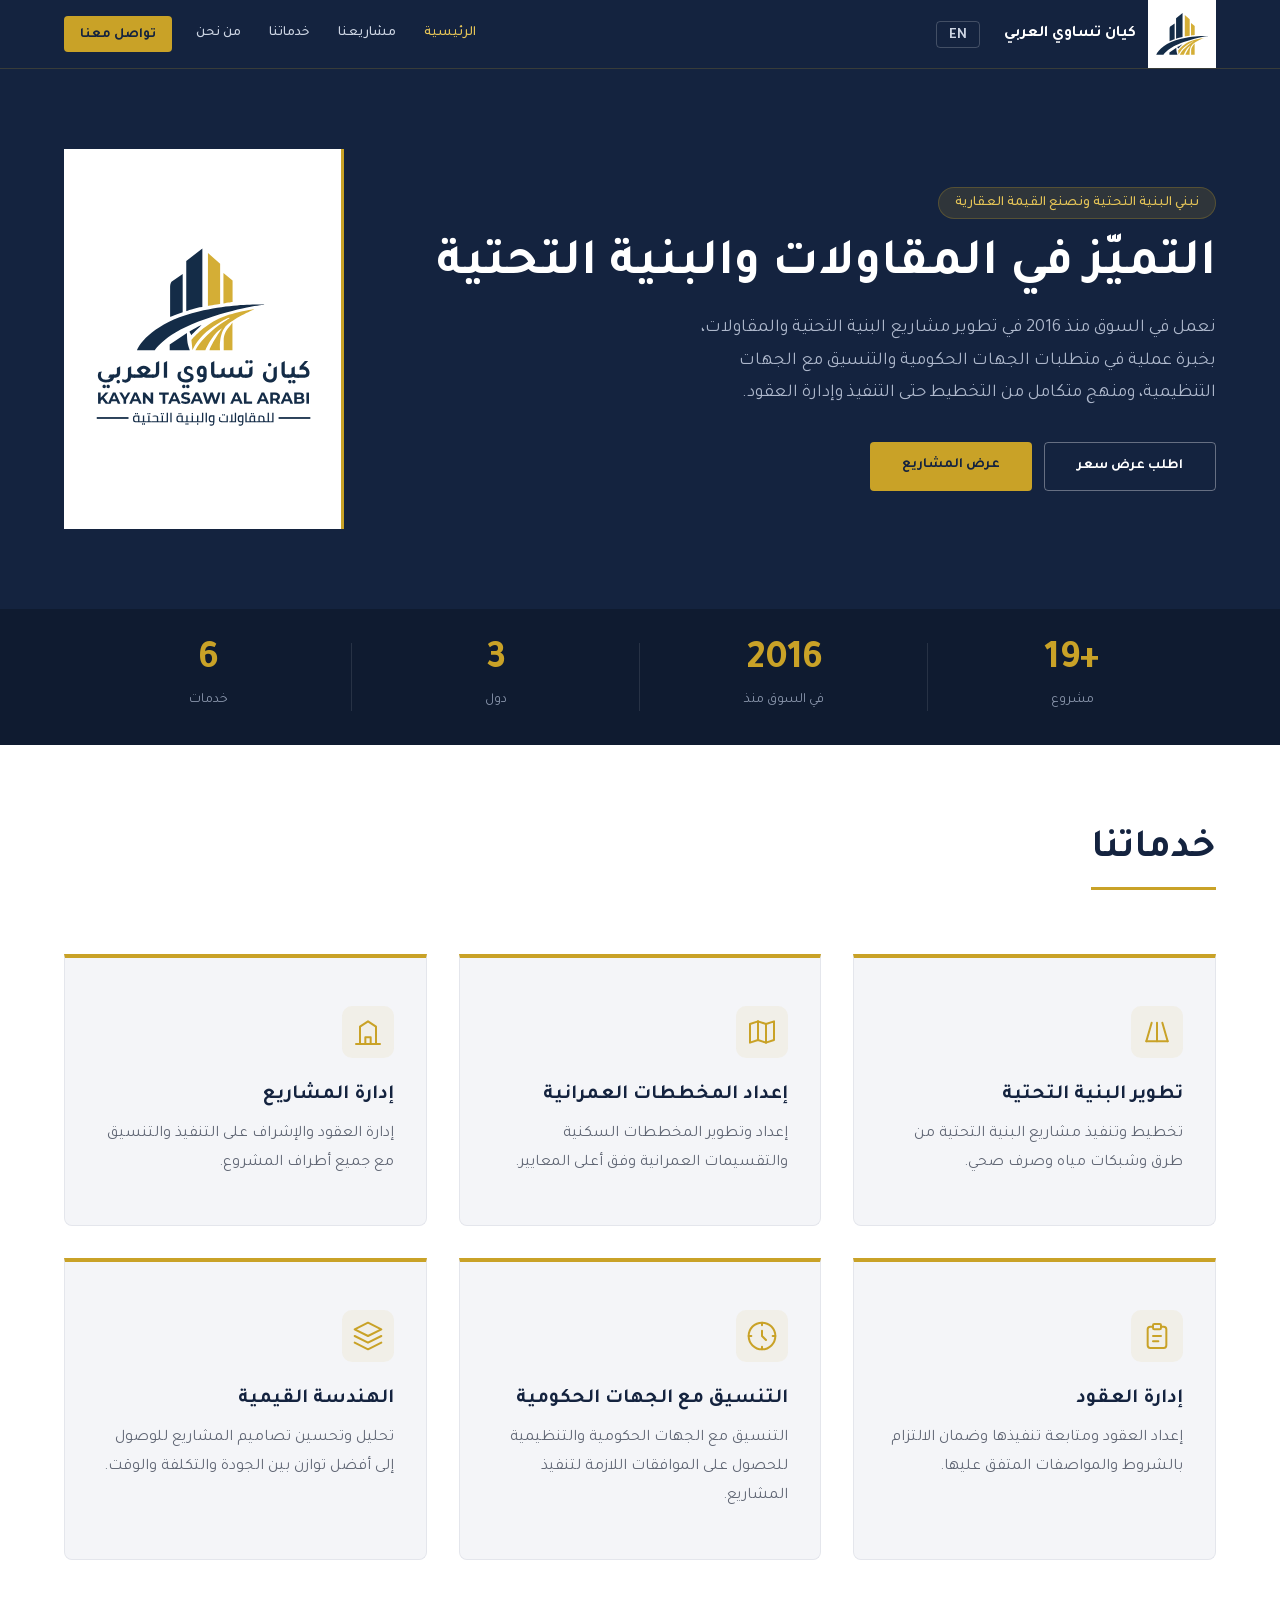
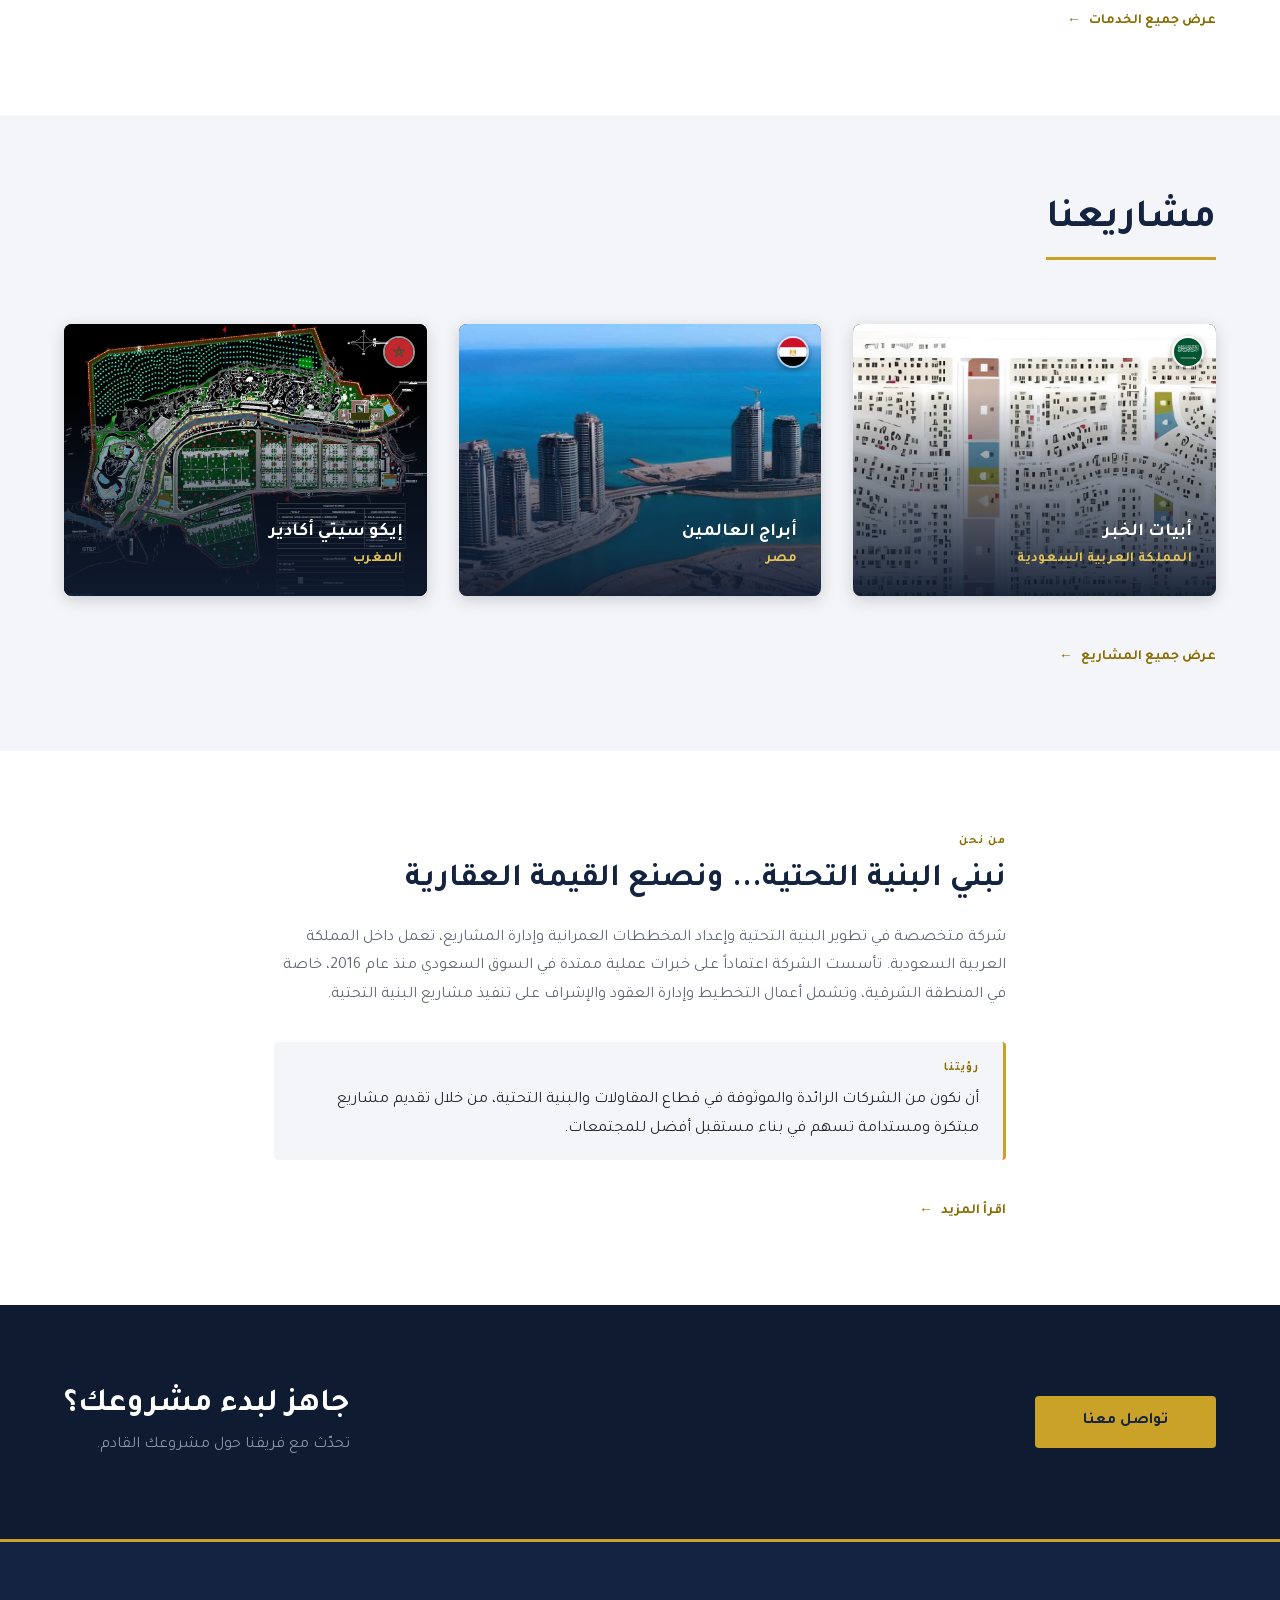
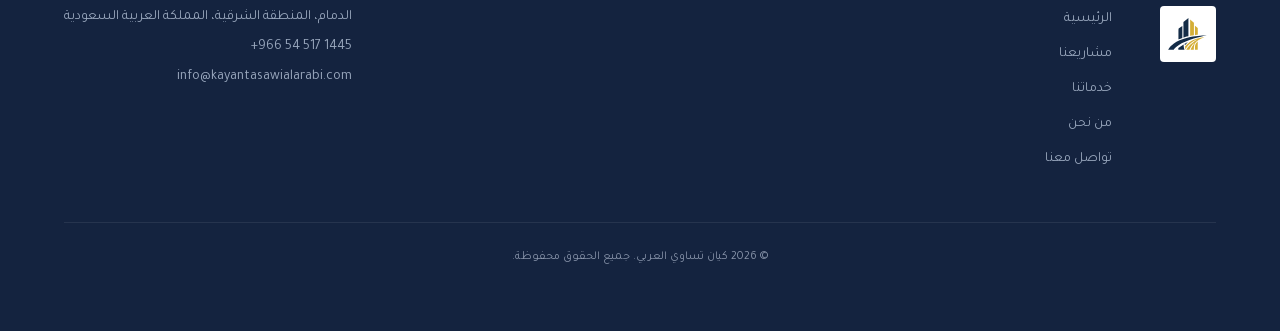
==== commit c91aef94: "update email to info@kayantasawialarabi.com across all pages" ====
--- a/index.html
+++ b/index.html
@@ -496,7 +496,7 @@
           <span class="en">Dammam, Eastern Province, Kingdom of Saudi Arabia</span>
         </p>
         <p><a href="tel:+966545171445" dir="ltr">+966 54 517 1445</a></p>
-        <p><a href="mailto:info@tasawi.sa" dir="ltr">info@tasawi.sa</a></p>
+        <p><a href="mailto:info@kayantasawialarabi.com" dir="ltr">info@kayantasawialarabi.com</a></p>
       </address>
     </div>
 
--- a/css/main.css
+++ b/css/main.css
@@ -1941,59 +1941,19 @@
 .value-card:nth-child(3) .value-card__desc { color: var(--navy); }
 .value-card:nth-child(4) .value-card__desc { color: rgba(20,35,63,0.7); }
 
-/* Key strengths */
-.strengths-section {
-  padding: var(--space-9) 0;
-}
-
-.strengths-grid {
-  display: grid;
-  grid-template-columns: 1fr;
-  gap: var(--space-8);
-  margin-top: var(--space-7);
-}
-
-.strengths-list {
-  list-style: none;
-  padding: 0;
-  margin: 0;
-}
-
-.strengths-list li {
-  display: flex;
-  align-items: flex-start;
-  gap: var(--space-4);
-  padding: var(--space-4) 0;
-  border-bottom: 1px solid var(--line);
-  font-size: var(--text-base);
-  color: var(--muted);
-  line-height: 1.75;
-}
-
-.strengths-list li:last-child {
-  border-bottom: none;
-}
-
-.strengths-list li::before {
-  content: "";
-  flex-shrink: 0;
-  width: 10px;
-  height: 10px;
-  margin-top: 7px;
-  background: var(--gold);
-  border-radius: 2px;
-}
 
 /* Compliance note */
+.compliance-section {
+  padding: var(--space-7) 0;
+}
+
 .compliance-note {
-  margin-top: var(--space-7);
   padding: var(--space-5) var(--space-6);
   background: var(--paper);
   border: 1px solid var(--line);
   border-radius: 6px;
-}
-
-.compliance-note { border-inline-start: 4px solid var(--navy); }
+  border-inline-start: 4px solid var(--navy);
+}
 
 .compliance-note p {
   font-size: var(--text-base);
@@ -2165,15 +2125,6 @@
     font-size: var(--text-sm);
   }
 
-  .strengths-section {
-    padding: var(--space-7) 0;
-  }
-
-  .strengths-grid {
-    gap: var(--space-5);
-    margin-top: var(--space-5);
-  }
-
   .regional-section {
     padding: var(--space-7) 0;
   }
